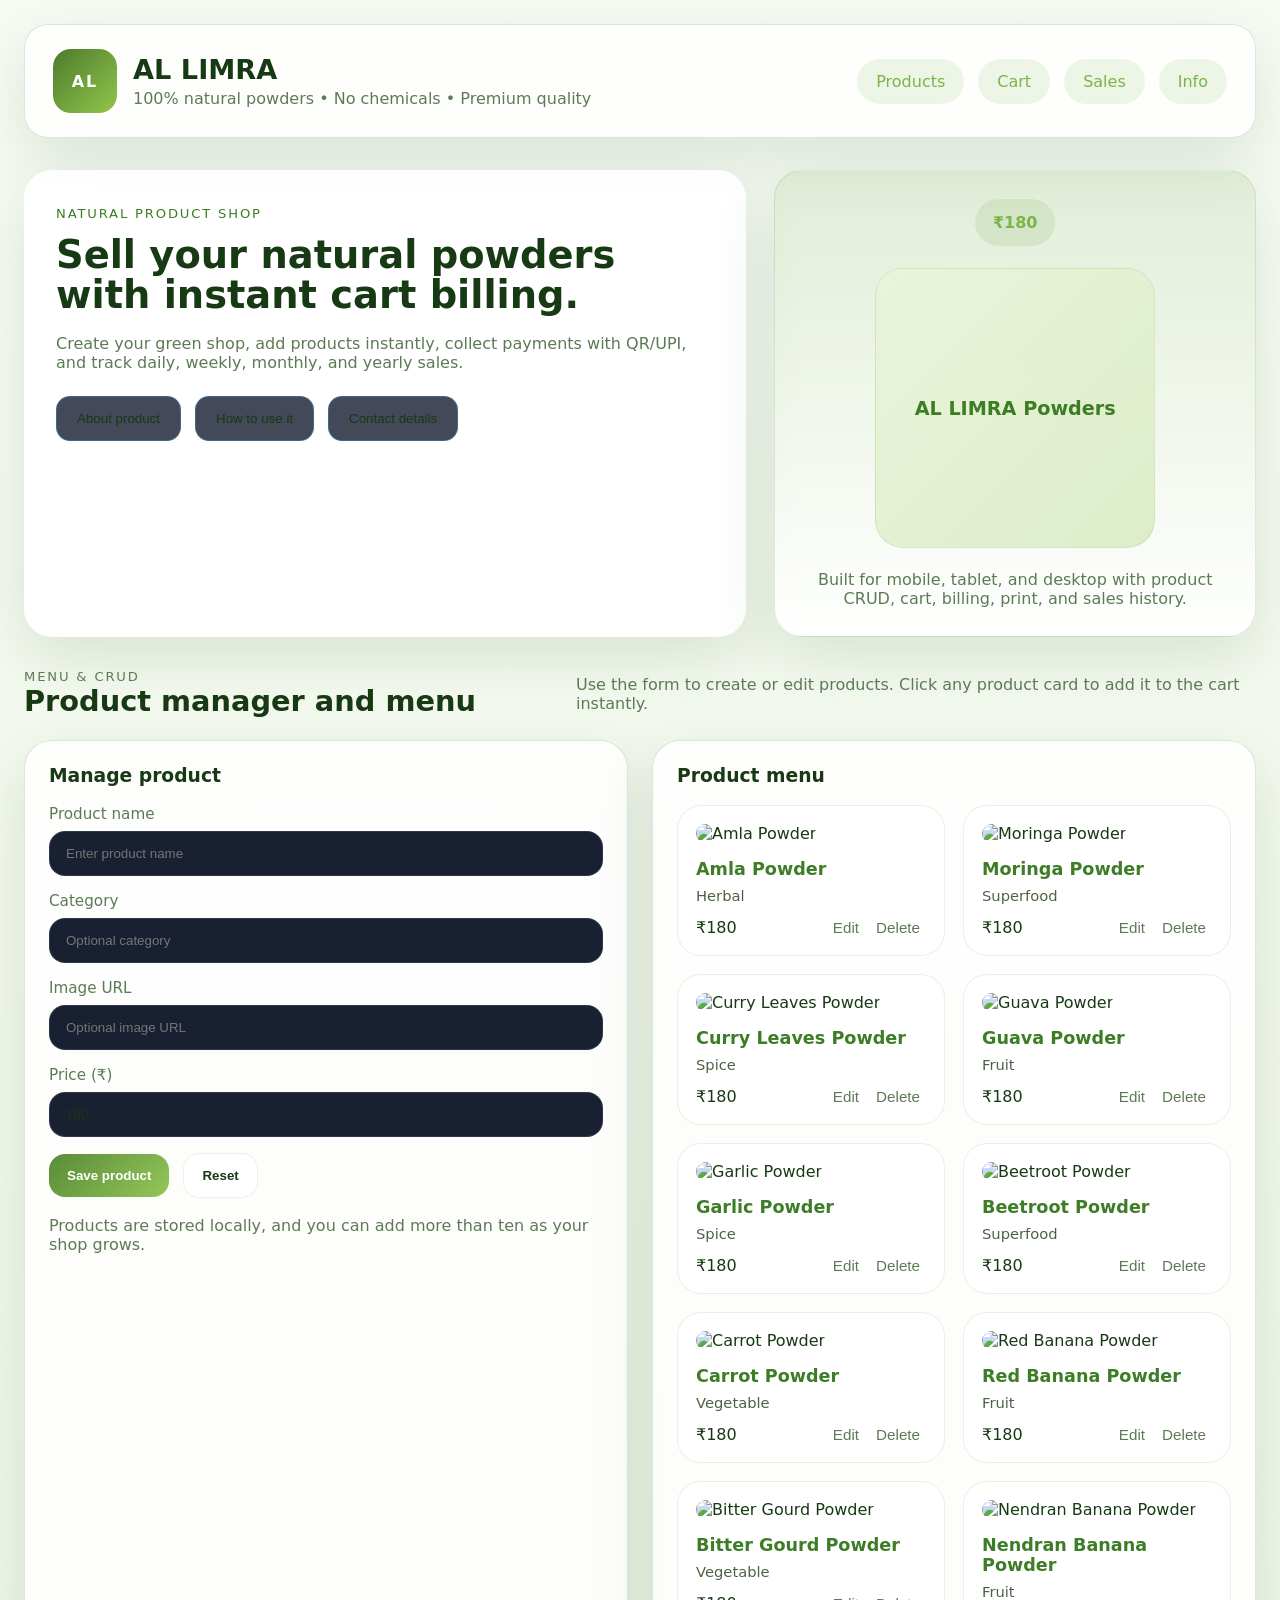
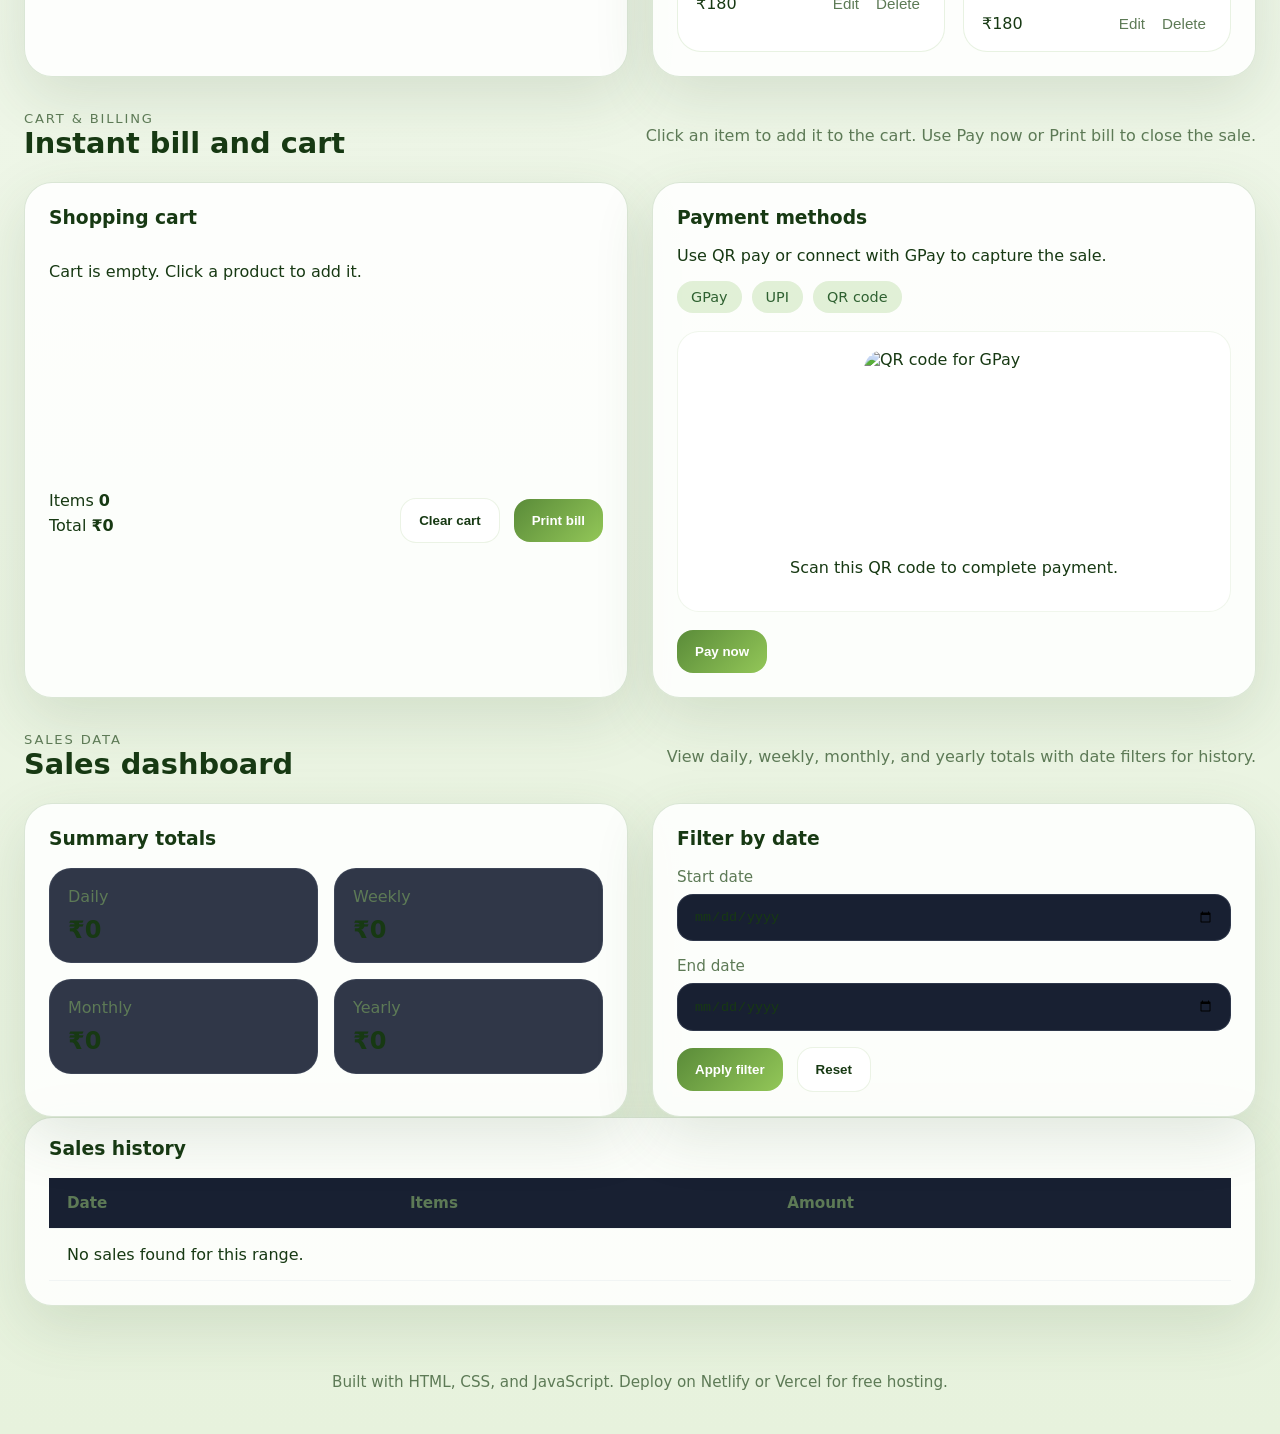
==== index.html @ b31bf7da "Final Commit" ====
<!DOCTYPE html>
<html lang="en">
<head>
  <meta charset="UTF-8" />
  <meta name="viewport" content="width=device-width, initial-scale=1.0" />
  <title>AL LIMRA Natural Powders</title>
  <link rel="stylesheet" href="styles.css" />
</head>
<body>
  <div class="page-shell">
    <header class="topbar">
      <div class="brand-panel">
        <div class="brand-mark">AL</div>
        <div>
          <h1>AL LIMRA</h1>
          <p>100% natural powders • No chemicals • Premium quality</p>
        </div>
      </div>
      <nav class="main-nav" aria-label="Main navigation">
        <a href="#products">Products</a>
        <a href="#cart">Cart</a>
        <a href="#sales">Sales</a>
        <a href="#info">Info</a>
      </nav>
    </header>

    <main>
      <section class="hero-section">
        <div class="hero-copy">
          <p class="eyebrow">Natural product shop</p>
          <h2>Sell your natural powders with instant cart billing.</h2>
          <p class="hero-text">Create your green shop, add products instantly, collect payments with QR/UPI, and track daily, weekly, monthly, and yearly sales.</p>
          <div class="hero-buttons">
            <button class="info-button" data-target="about">About product</button>
            <button class="info-button" data-target="use">How to use it</button>
            <button class="info-button" data-target="contact">Contact details</button>
          </div>
        </div>
        <div class="hero-panel">
          <div class="hero-badge">₹180</div>
          <div class="hero-image" aria-hidden="true">
            <span>AL LIMRA Powders</span>
          </div>
          <p class="hero-panel-text">Built for mobile, tablet, and desktop with product CRUD, cart, billing, print, and sales history.</p>
        </div>
      </section>

      <section id="products" class="section-panel">
        <div class="section-header">
          <div>
            <p class="eyebrow">Menu & CRUD</p>
            <h2>Product manager and menu</h2>
          </div>
          <p>Use the form to create or edit products. Click any product card to add it to the cart instantly.</p>
        </div>

        <div class="grid-two">
          <div class="panel card">
            <h3>Manage product</h3>
            <form id="product-form" class="product-form">
              <input type="hidden" id="product-id" />
              <label>
                Product name
                <input id="product-name" type="text" required placeholder="Enter product name" />
              </label>
              <label>
                Category
                <input id="product-category" type="text" placeholder="Optional category" />
              </label>
              <label>
                Image URL
                <input id="product-image" type="url" placeholder="Optional image URL" />
              </label>
              <label>
                Price (₹)
                <input id="product-price" type="number" min="1" value="180" required />
              </label>
              <div class="form-actions">
                <button type="submit" class="primary-button">Save product</button>
                <button type="button" id="reset-form" class="secondary-button">Reset</button>
              </div>
            </form>
            <p class="help-text">Products are stored locally, and you can add more than ten as your shop grows.</p>
          </div>

          <div class="panel card product-list-panel">
            <h3>Product menu</h3>
            <div id="product-list" class="product-grid"></div>
          </div>
        </div>
      </section>

      <section id="cart" class="section-panel">
        <div class="section-header">
          <div>
            <p class="eyebrow">Cart & Billing</p>
            <h2>Instant bill and cart</h2>
          </div>
          <p>Click an item to add it to the cart. Use Pay now or Print bill to close the sale.</p>
        </div>

        <div class="grid-two">
          <div class="panel card cart-panel">
            <h3>Shopping cart</h3>
            <div id="cart-items" class="cart-items"></div>
            <div class="cart-summary">
              <div>
                <p>Items <strong id="cart-count">0</strong></p>
                <p>Total <strong>₹<span id="cart-total">0</span></strong></p>
              </div>
              <div class="cart-buttons">
                <button id="clear-cart" class="secondary-button">Clear cart</button>
                <button id="print-bill" class="primary-button">Print bill</button>
              </div>
            </div>
          </div>

          <div class="panel card payment-panel">
            <h3>Payment methods</h3>
            <p>Use QR pay or connect with GPay to capture the sale.</p>
            <div class="payment-tags">
              <span>GPay</span>
              <span>UPI</span>
              <span>QR code</span>
            </div>
            <div class="qr-box">
              <img src="https://api.qrserver.com/v1/create-qr-code/?size=220x220&data=upi%3Aexample%40okaxis" alt="QR code for GPay" />
              <p>Scan this QR code to complete payment.</p>
            </div>
            <button id="pay-now" class="primary-button">Pay now</button>
          </div>
        </div>
      </section>

      <section id="sales" class="section-panel">
        <div class="section-header">
          <div>
            <p class="eyebrow">Sales Data</p>
            <h2>Sales dashboard</h2>
          </div>
          <p>View daily, weekly, monthly, and yearly totals with date filters for history.</p>
        </div>

        <div class="sales-grid">
          <div class="panel stats-card">
            <h3>Summary totals</h3>
            <div class="stats-grid">
              <div class="stat-item"><span>Daily</span><strong id="sales-daily">₹0</strong></div>
              <div class="stat-item"><span>Weekly</span><strong id="sales-weekly">₹0</strong></div>
              <div class="stat-item"><span>Monthly</span><strong id="sales-monthly">₹0</strong></div>
              <div class="stat-item"><span>Yearly</span><strong id="sales-yearly">₹0</strong></div>
            </div>
          </div>

          <div class="panel filter-card">
            <h3>Filter by date</h3>
            <label>
              Start date
              <input id="filter-start" type="date" />
            </label>
            <label>
              End date
              <input id="filter-end" type="date" />
            </label>
            <div class="filter-buttons">
              <button id="apply-filter" class="primary-button">Apply filter</button>
              <button id="reset-filter" class="secondary-button">Reset</button>
            </div>
          </div>
        </div>

        <div class="panel history-card">
          <h3>Sales history</h3>
          <div class="table-wrap">
            <table>
              <thead>
                <tr><th>Date</th><th>Items</th><th>Amount</th></tr>
              </thead>
              <tbody id="sales-table">
                <tr><td colspan="3">No sales yet. Add items and click Pay now.</td></tr>
              </tbody>
            </table>
          </div>
        </div>
      </section>

      <section id="info" class="section-panel info-section hidden">
        <div class="panel info-card">
          <h3 id="info-title">Info</h3>
          <p id="info-text"></p>
        </div>
      </section>
    </main>

    <footer class="footer">
      <p>Built with HTML, CSS, and JavaScript. Deploy on Netlify or Vercel for free hosting.</p>
    </footer>
  </div>
  <script src="script.js"></script>
</body>
</html>
---- styles.css ----
:root {
  color-scheme: light;
  --bg: #eef6ec;
  --panel: rgba(255, 255, 255, 0.85);
  --panel-strong: rgba(245, 251, 242, 0.98);
  --text: #173913;
  --muted: #5d7a56;
  --accent: #3d7d26;
  --accent-strong: #79b548;
  --danger: #c65044;
  --success: #2f8f3c;
  --border: rgba(62, 122, 42, 0.18);
  --shadow: 0 20px 60px rgba(59, 93, 50, 0.14);
}

* {
  box-sizing: border-box;
}

html, body {
  margin: 0;
  min-height: 100%;
  font-family: Inter, system-ui, sans-serif;
  background: linear-gradient(180deg, #f7fbf4 0%, #e7f2dd 100%);
  color: var(--text);
}

body {
  padding: 24px;
}

.page-shell {
  max-width: 1280px;
  margin: 0 auto;
}

.topbar {
  display: flex;
  flex-wrap: wrap;
  gap: 24px;
  justify-content: space-between;
  align-items: center;
  padding: 24px 28px;
  border: 1px solid rgba(62, 122, 42, 0.18);
  border-radius: 24px;
  background: rgba(255, 255, 255, 0.82);
  box-shadow: var(--shadow);
}

.brand-panel {
  display: flex;
  align-items: center;
  gap: 16px;
}

.brand-mark {
  width: 64px;
  height: 64px;
  border-radius: 18px;
  display: grid;
  place-items: center;
  background: linear-gradient(135deg, #4d7b2d, #92c64a);
  color: #fff;
  font-weight: 800;
  letter-spacing: 0.12em;
}

.topbar h1 {
  margin: 0 0 4px;
  font-size: clamp(1.7rem, 2vw, 2.4rem);
}

.topbar p {
  margin: 0;
  color: var(--muted);
}

.main-nav {
  display: flex;
  flex-wrap: wrap;
  gap: 14px;
}

.main-nav a {
  padding: 12px 18px;
  border-radius: 999px;
  text-decoration: none;
  color: var(--accent-strong);
  background: rgba(130, 181, 96, 0.14);
  border: 1px solid transparent;
  transition: border-color 0.2s ease, transform 0.2s ease;
}

.main-nav a:hover {
  transform: translateY(-1px);
  border-color: rgba(62, 122, 42, 0.45);
}

.hero-section {
  display: grid;
  grid-template-columns: 1.2fr 0.8fr;
  gap: 28px;
  align-items: stretch;
  margin: 32px 0;
}

.hero-copy {
  padding: 36px 32px;
  border-radius: 28px;
  background: rgba(255, 255, 255, 0.95);
  box-shadow: var(--shadow);
}

.eyebrow {
  margin: 0 0 14px;
  color: var(--accent);
  text-transform: uppercase;
  letter-spacing: 0.14em;
  font-size: 0.82rem;
}

.hero-copy h2 {
  margin: 0 0 18px;
  font-size: clamp(2rem, 3vw, 3rem);
  line-height: 1.05;
}

.hero-text {
  margin: 0 0 24px;
  color: var(--muted);
  max-width: 680px;
}

.hero-buttons {
  display: flex;
  flex-wrap: wrap;
  gap: 14px;
}

.info-button {
  padding: 14px 20px;
  border: 1px solid rgba(56, 189, 248, 0.28);
  background: rgba(15, 23, 42, 0.78);
  color: var(--text);
  border-radius: 14px;
  cursor: pointer;
  transition: transform 0.2s ease, background 0.2s ease;
}

.info-button:hover {
  background: rgba(56, 189, 248, 0.16);
  transform: translateY(-1px);
}

.hero-panel {
  padding: 28px;
  border-radius: 28px;
  background: linear-gradient(180deg, rgba(136, 182, 97, 0.18), rgba(255, 255, 255, 0.96));
  border: 1px solid rgba(130, 181, 96, 0.24);
  display: grid;
  gap: 22px;
  justify-items: center;
  text-align: center;
  box-shadow: var(--shadow);
}

.hero-badge {
  padding: 14px 18px;
  border-radius: 999px;
  background: rgba(124, 167, 93, 0.16);
  color: var(--accent-strong);
  font-weight: 700;
}

.hero-image {
  width: min(100%, 280px);
  height: 280px;
  display: grid;
  place-items: center;
  background: linear-gradient(135deg, rgba(233, 244, 218, 0.95), rgba(219, 236, 198, 0.95));
  border-radius: 28px;
  border: 1px solid rgba(130, 181, 96, 0.18);
  color: var(--accent);
  font-size: 1.2rem;
  font-weight: 700;
}

.hero-panel-text {
  margin: 0;
  color: var(--muted);
}

.section-panel {
  margin-bottom: 34px;
}

.section-header {
  display: flex;
  justify-content: space-between;
  gap: 20px;
  align-items: center;
  margin-bottom: 22px;
}

.section-header h2 {
  margin: 0;
  font-size: 1.8rem;
}

.section-header p {
  margin: 0;
  color: var(--muted);
  max-width: 680px;
}

.grid-two,
.sales-grid {
  display: grid;
  grid-template-columns: repeat(2, minmax(0, 1fr));
  gap: 24px;
}

.panel {
  background: var(--panel);
  border: 1px solid var(--border);
  border-radius: 28px;
  padding: 24px;
  box-shadow: var(--shadow);
}

.card h3,
.stats-card h3,
.filter-card h3,
.history-card h3 {
  margin-top: 0;
}

.product-form label,
.filter-card label {
  display: block;
  margin-bottom: 16px;
  color: var(--muted);
  font-size: 0.95rem;
}

.product-form input,
.filter-card input {
  width: 100%;
  margin-top: 8px;
  padding: 14px 16px;
  border-radius: 16px;
  border: 1px solid rgba(148, 163, 184, 0.18);
  background: rgba(15, 23, 42, 0.96);
  color: var(--text);
}

.product-form input:focus,
.filter-card input:focus {
  outline: none;
  border-color: rgba(56, 189, 248, 0.45);
}

.form-actions,
.filter-buttons,
.cart-buttons {
  display: flex;
  flex-wrap: wrap;
  gap: 14px;
  align-items: center;
  margin-top: 10px;
}

.primary-button,
.secondary-button {
  border: none;
  cursor: pointer;
  border-radius: 16px;
  padding: 14px 18px;
  font-weight: 700;
}

.primary-button {
  background: linear-gradient(135deg, #5a8b39, #93c758);
  color: #fff;
}

.secondary-button {
  background: rgba(255, 255, 255, 0.86);
  color: var(--text);
  border: 1px solid rgba(130, 181, 96, 0.16);
}

.help-text {
  margin: 18px 0 0;
  color: var(--muted);
}

.product-list-panel {
  min-height: 520px;
}

.product-grid {
  display: grid;
  grid-template-columns: repeat(auto-fit, minmax(180px, 1fr));
  gap: 18px;
}

.product-card {
  position: relative;
  padding: 18px;
  background: rgba(255, 255, 255, 0.9);
  border: 1px solid rgba(130, 181, 96, 0.18);
  border-radius: 24px;
  cursor: pointer;
  transition: transform 0.2s ease, border-color 0.2s ease;
}

.product-card:hover {
  transform: translateY(-3px);
  border-color: rgba(130, 181, 96, 0.45);
}

.product-card img {
  width: 100%;
  height: 160px;
  object-fit: cover;
  border-radius: 18px;
  margin-bottom: 16px;
}

.product-card h4 {
  margin: 0 0 8px;
  font-size: 1.1rem;
  color: var(--accent);
}

.product-card p {
  margin: 0;
  color: #4d6244;
  font-size: 0.92rem;
}

.product-card .product-meta {
  display: flex;
  justify-content: space-between;
  align-items: center;
  margin-top: 14px;
}

.product-card .product-meta button {
  border: none;
  background: transparent;
  color: var(--muted);
  cursor: pointer;
  font-size: 0.95rem;
}

.cart-items {
  min-height: 220px;
  display: grid;
  gap: 14px;
}

.cart-item {
  display: grid;
  grid-template-columns: 1fr auto;
  gap: 12px;
  align-items: center;
  padding: 16px;
  border-radius: 20px;
  background: rgba(255, 255, 255, 0.92);
  border: 1px solid rgba(130, 181, 96, 0.14);
}

.cart-item h4 {
  margin: 0 0 4px;
  font-size: 1rem;
}

.cart-item span {
  color: var(--muted);
  font-size: 0.92rem;
}

.cart-item button {
  border: none;
  background: transparent;
  color: var(--danger);
  cursor: pointer;
  font-weight: 700;
}

.cart-summary {
  margin-top: 22px;
  display: flex;
  flex-wrap: wrap;
  justify-content: space-between;
  gap: 16px;
  align-items: center;
}

.cart-summary p {
  margin: 0 0 6px;
}

.payment-panel .payment-tags {
  display: flex;
  flex-wrap: wrap;
  gap: 10px;
  margin-bottom: 18px;
}

.payment-tags span {
  padding: 8px 14px;
  border-radius: 999px;
  background: rgba(141, 193, 105, 0.25);
  color: #2f6131;
  font-size: 0.9rem;
}

.qr-box {
  display: grid;
  place-items: center;
  gap: 12px;
  padding: 18px;
  border-radius: 22px;
  background: rgba(255, 255, 255, 0.9);
  border: 1px solid rgba(130, 181, 96, 0.12);
  margin-bottom: 18px;
}

.qr-box img {
  width: 180px;
  height: 180px;
  border-radius: 20px;
}

.stats-card .stats-grid {
  display: grid;
  grid-template-columns: repeat(2, minmax(0, 1fr));
  gap: 16px;
}

.stat-item {
  padding: 18px;
  border-radius: 22px;
  background: rgba(15, 23, 42, 0.86);
  border: 1px solid rgba(148, 163, 184, 0.12);
}

.stat-item span {
  display: block;
  color: var(--muted);
  margin-bottom: 10px;
}

.stat-item strong {
  display: block;
  font-size: 1.5rem;
}

.table-wrap {
  overflow-x: auto;
}

table {
  width: 100%;
  border-collapse: collapse;
  min-width: 520px;
}

thead {
  background: rgba(15, 23, 42, 0.96);
}

th, td {
  padding: 16px 18px;
  text-align: left;
  border-bottom: 1px solid rgba(148, 163, 184, 0.1);
}

th {
  color: var(--muted);
  font-size: 0.95rem;
}

tbody tr:hover {
  background: rgba(56, 189, 248, 0.06);
}

.history-card {
  padding-top: 20px;
}

.info-section {
  padding-top: 0;
}

.info-card {
  max-width: 760px;
  margin: 0 auto;
}

.info-card h3 {
  margin-top: 0;
}

.info-card p {
  color: var(--muted);
  line-height: 1.8;
}

.footer {
  padding: 18px 0 4px;
  text-align: center;
  color: var(--muted);
  font-size: 0.95rem;
}

.hidden {
  display: none;
}

@media (max-width: 960px) {
  .hero-section,
  .grid-two,
  .sales-grid {
    grid-template-columns: 1fr;
  }

  .topbar {
    padding: 20px;
  }
}

@media (max-width: 640px) {
  body {
    padding: 16px;
  }

  .topbar,
  .panel,
  .hero-copy,
  .hero-panel {
    border-radius: 20px;
  }

  .main-nav {
    width: 100%;
    justify-content: space-between;
  }

  .product-card {
    padding: 16px;
  }

  .product-card img {
    height: 140px;
  }
}

@media print {
  body {
    background: #fff;
    color: #111;
  }

  .topbar,
  .main-nav,
  .hero-section,
  .product-form,
  .payment-panel,
  .filter-card,
  .info-section,
  .footer {
    display: none !important;
  }

  .page-shell {
    margin: 0;
    padding: 0;
    max-width: none;
  }

  .panel {
    border: none;
    box-shadow: none;
    background: transparent;
  }
}
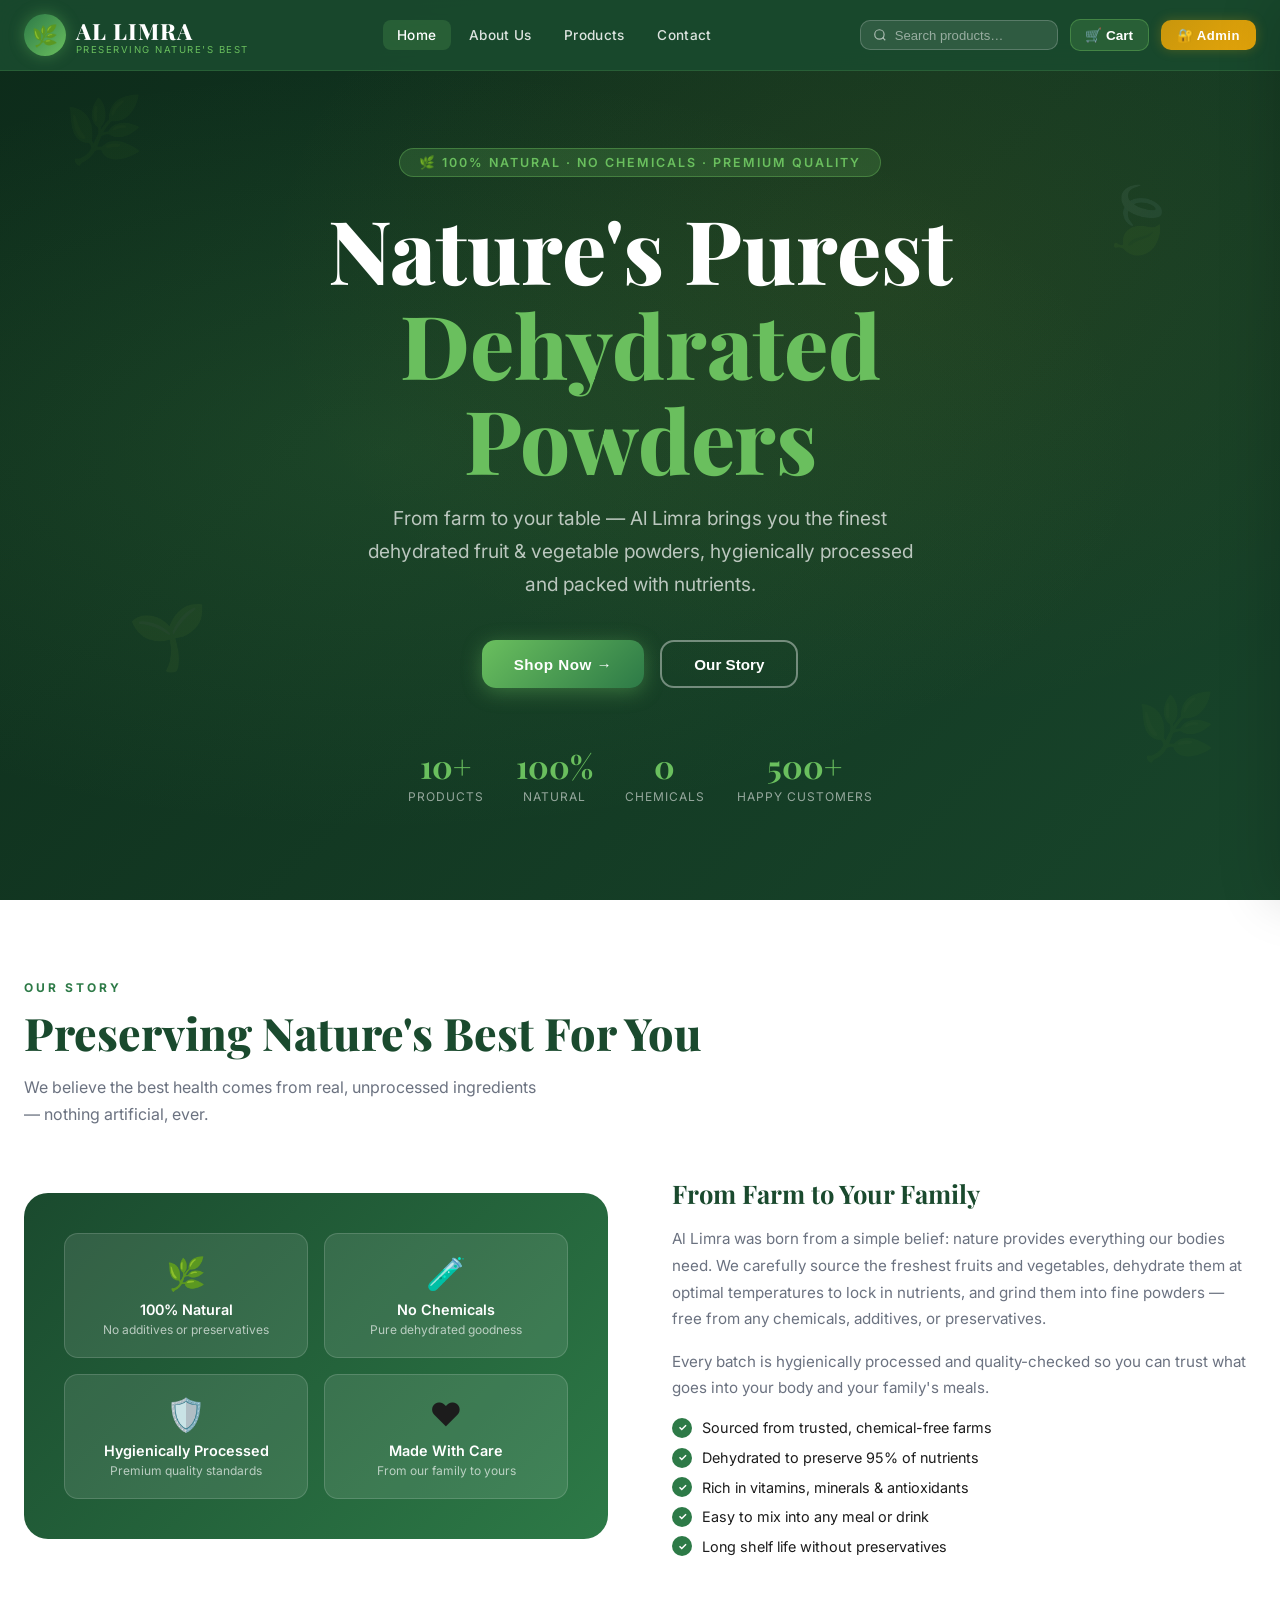
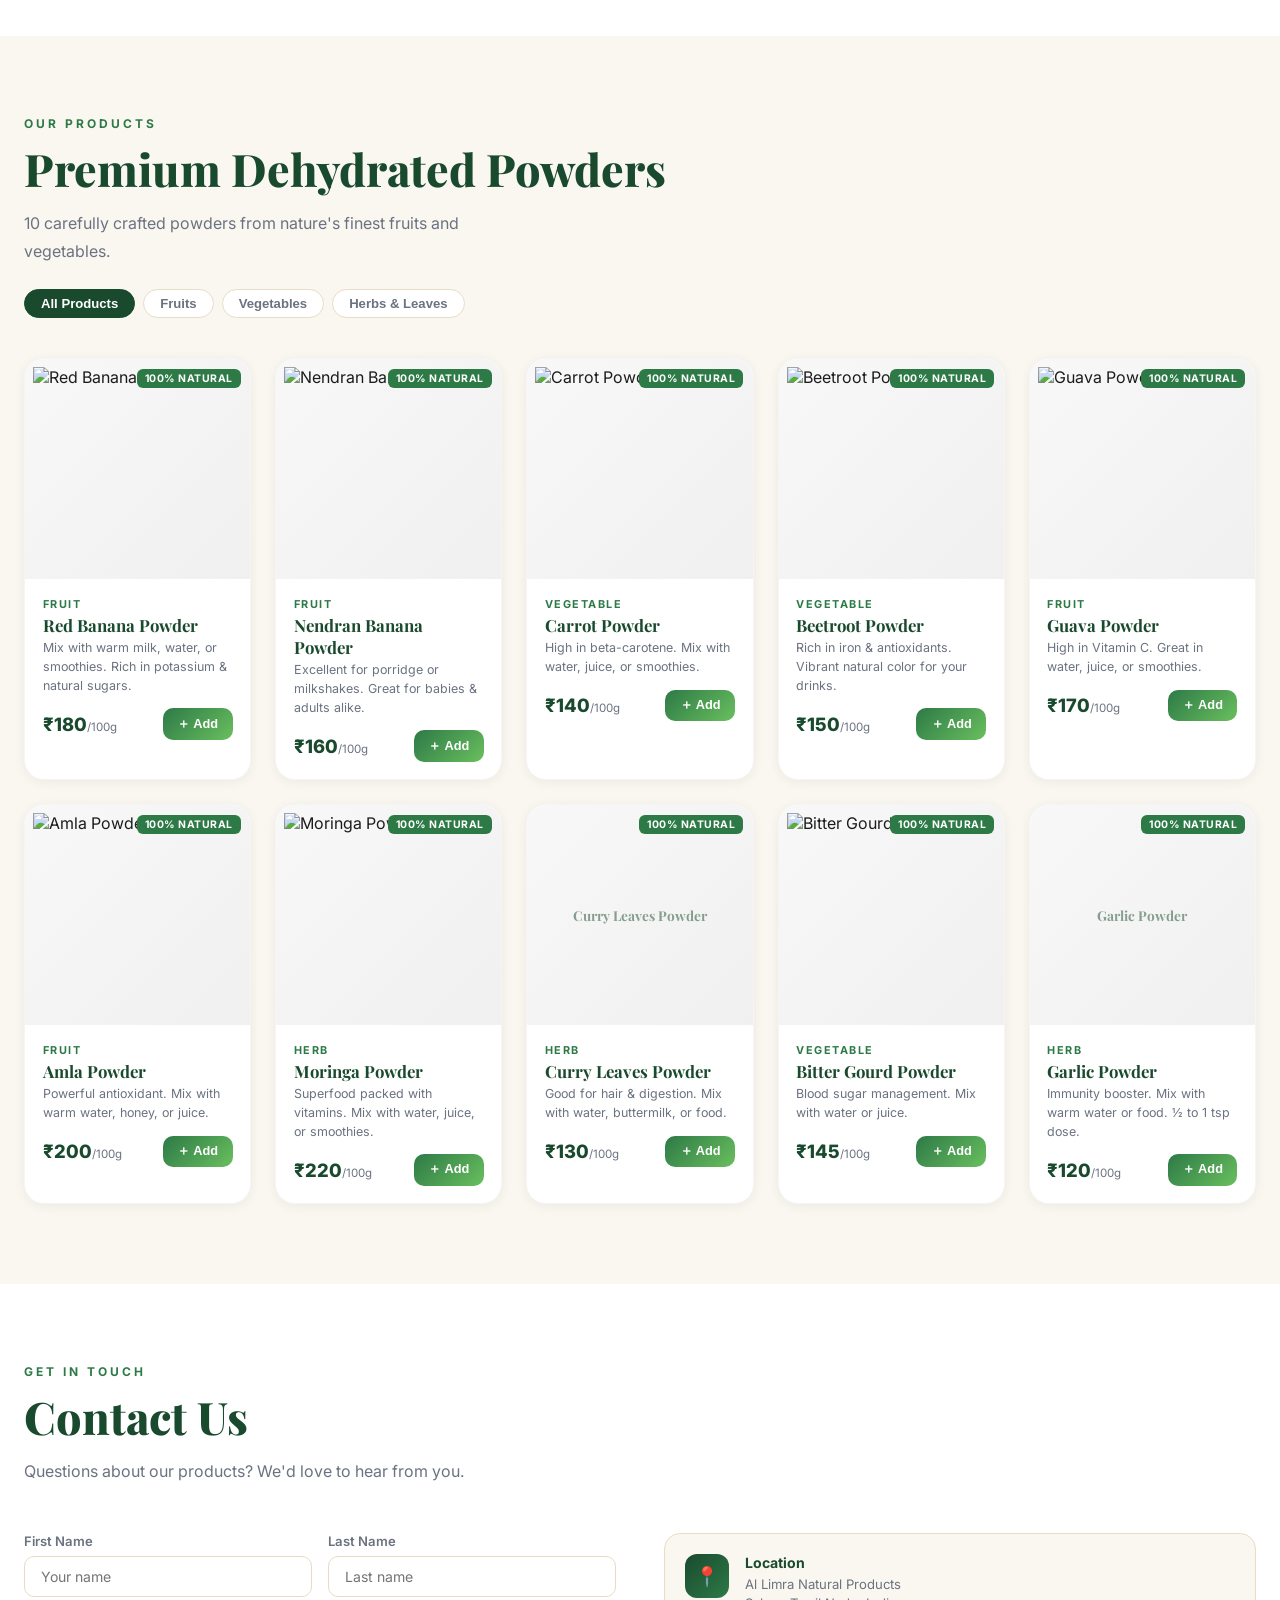
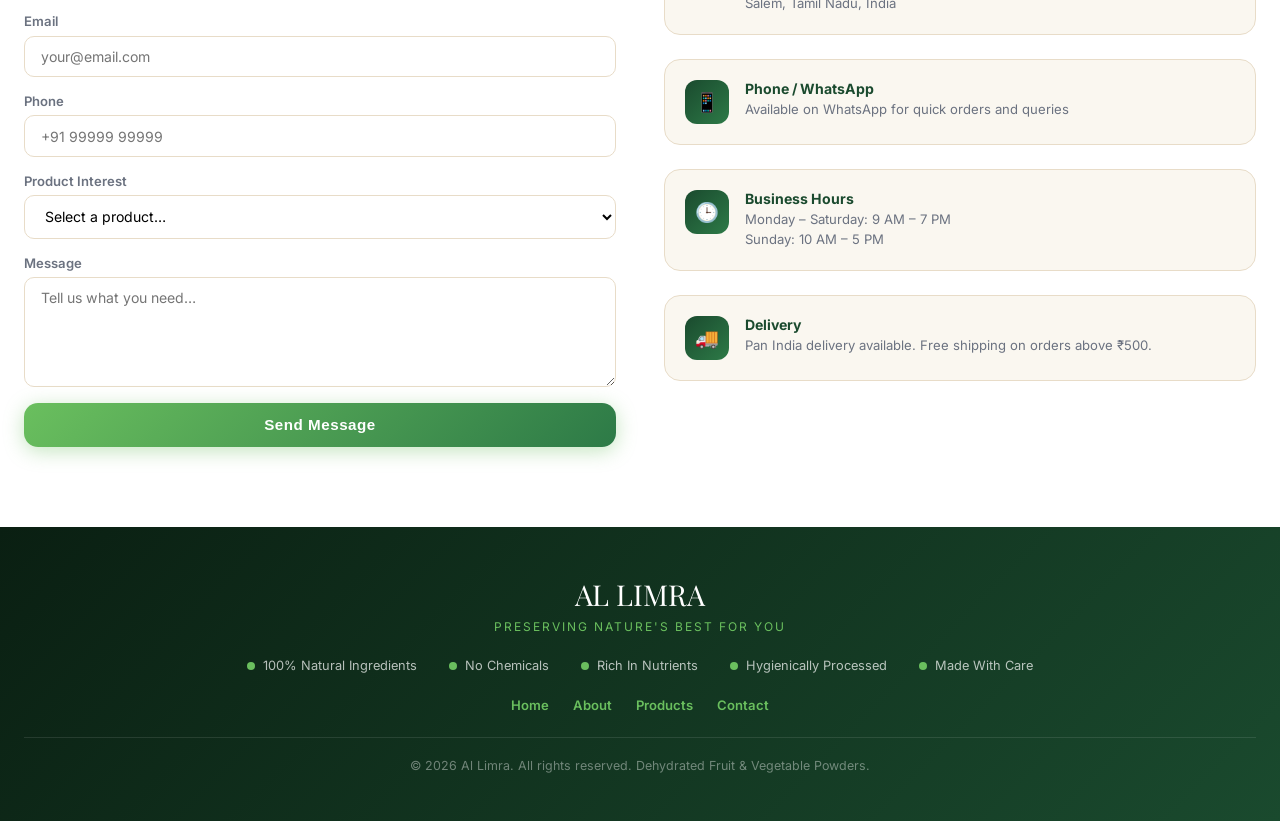
==== commit 7f22ff95: "Update print statement from 'Hello' to 'Goodbye'" ====
--- a/index.html
+++ b/index.html
@@ -1,201 +1,1328 @@
 <!DOCTYPE html>
 <html lang="en">
 <head>
-  <meta charset="UTF-8" />
-  <meta name="viewport" content="width=device-width, initial-scale=1.0" />
-  <title>AL LIMRA Natural Powders</title>
-  <link rel="stylesheet" href="styles.css" />
+<meta charset="UTF-8"/>
+<meta name="viewport" content="width=device-width, initial-scale=1.0"/>
+<title>Al Limra – Preserving Nature's Best For You</title>
+<script src="https://cdnjs.cloudflare.com/ajax/libs/Chart.js/4.4.0/chart.umd.min.js"></script>
+<link href="https://fonts.googleapis.com/css2?family=Playfair+Display:wght@700;800&family=Inter:wght@300;400;500;600;700&display=swap" rel="stylesheet"/>
+<style>
+  :root {
+    --forest: #1a4a2e;
+    --leaf: #2d7a47;
+    --lime: #6abf5e;
+    --gold: #c8960c;
+    --cream: #faf7f0;
+    --bark: #7a5c3a;
+    --rose: #c0392b;
+    --sand: #e8dcc8;
+    --text: #1c1c1c;
+    --muted: #6b7280;
+  }
+  * { box-sizing: border-box; margin: 0; padding: 0; }
+  html { scroll-behavior: smooth; }
+  body { font-family: 'Inter', sans-serif; background: var(--cream); color: var(--text); overflow-x: hidden; }
+  
+  /* ── ANIMATIONS ── */
+  @keyframes fadeUp { from { opacity:0; transform:translateY(30px); } to { opacity:1; transform:translateY(0); } }
+  @keyframes shake { 0%,100%{transform:translateX(0)} 20%,60%{transform:translateX(-8px)} 40%,80%{transform:translateX(8px)} }
+  @keyframes pulse { 0%,100%{transform:scale(1)} 50%{transform:scale(1.2)} }
+  @keyframes flyDot { 0%{opacity:1;transform:translate(0,0) scale(1)} 100%{opacity:0;transform:translate(-120px,-80px) scale(0.3)} }
+  @keyframes slideIn { from{transform:translateX(100%)} to{transform:translateX(0)} }
+  @keyframes fadeIn { from{opacity:0} to{opacity:1} }
+  @keyframes spin { to{transform:rotate(360deg)} }
+  @keyframes badgePop { 0%,100%{transform:scale(1)} 50%{transform:scale(1.4)} }
+  @keyframes heroText { from{opacity:0;transform:translateY(20px)} to{opacity:1;transform:translateY(0)} }
+  @keyframes float { 0%,100%{transform:translateY(0)} 50%{transform:translateY(-8px)} }
+  @keyframes gradientShift { 0%{background-position:0% 50%} 50%{background-position:100% 50%} 100%{background-position:0% 50%} }
+
+  .fade-up { opacity:0; animation: fadeUp 0.6s ease forwards; }
+  .shake { animation: shake 0.5s ease; }
+  .float-anim { animation: float 3s ease-in-out infinite; }
+  
+  /* ── HEADER ── */
+  #header {
+    position: fixed; top: 0; left: 0; right: 0; z-index: 1000;
+    background: rgba(26,74,46,0.92);
+    backdrop-filter: blur(16px);
+    -webkit-backdrop-filter: blur(16px);
+    border-bottom: 1px solid rgba(107,191,94,0.2);
+    transition: all 0.3s ease;
+  }
+  #header.scrolled { background: rgba(26,74,46,0.98); box-shadow: 0 4px 30px rgba(0,0,0,0.3); }
+  .header-inner { max-width:1400px; margin:0 auto; padding:0 1.5rem; display:flex; align-items:center; justify-content:space-between; height:70px; gap:1rem; }
+  .logo { display:flex; align-items:center; gap:0.6rem; text-decoration:none; }
+  .logo-icon { width:42px; height:42px; background: linear-gradient(135deg, var(--leaf), var(--lime)); border-radius:50%; display:flex; align-items:center; justify-content:center; font-size:1.3rem; box-shadow:0 0 15px rgba(107,191,94,0.4); }
+  .logo-text { font-family:'Playfair Display',serif; font-size:1.4rem; color:#fff; font-weight:800; letter-spacing:1px; }
+  .logo-sub { font-size:0.6rem; color:var(--lime); letter-spacing:1.5px; text-transform:uppercase; margin-top:-2px; }
+  
+  nav { display:flex; gap:0.25rem; }
+  nav a { color:rgba(255,255,255,0.85); text-decoration:none; padding:0.45rem 0.9rem; border-radius:8px; font-size:0.85rem; font-weight:500; transition:all 0.2s; letter-spacing:0.3px; }
+  nav a:hover, nav a.active { background:rgba(107,191,94,0.2); color:#fff; }
+  
+  .header-right { display:flex; align-items:center; gap:0.75rem; }
+  .search-box { display:flex; align-items:center; background:rgba(255,255,255,0.1); border:1px solid rgba(255,255,255,0.2); border-radius:10px; padding:0.4rem 0.75rem; gap:0.5rem; transition:all 0.3s; }
+  .search-box:focus-within { background:rgba(255,255,255,0.18); border-color:var(--lime); box-shadow:0 0 0 3px rgba(107,191,94,0.15); }
+  .search-box input { background:none; border:none; outline:none; color:#fff; font-size:0.82rem; width:150px; }
+  .search-box input::placeholder { color:rgba(255,255,255,0.5); }
+  .search-box svg { color:rgba(255,255,255,0.6); flex-shrink:0; }
+  
+  .cart-btn { position:relative; background:rgba(107,191,94,0.2); border:1px solid rgba(107,191,94,0.4); color:#fff; border-radius:10px; padding:0.45rem 0.9rem; cursor:pointer; display:flex; align-items:center; gap:0.5rem; font-size:0.85rem; font-weight:600; transition:all 0.25s; }
+  .cart-btn:hover { background:rgba(107,191,94,0.35); transform:scale(1.05); }
+  .cart-badge { position:absolute; top:-6px; right:-6px; background:var(--rose); color:#fff; border-radius:50%; width:20px; height:20px; font-size:0.65rem; display:flex; align-items:center; justify-content:center; font-weight:700; animation:badgePop 0.3s ease; }
+  
+  .admin-btn { background: linear-gradient(135deg, var(--gold), #e5a50a); color:#fff; border:none; border-radius:10px; padding:0.45rem 1rem; cursor:pointer; font-size:0.82rem; font-weight:700; display:flex; align-items:center; gap:0.4rem; transition:all 0.25s; box-shadow:0 0 12px rgba(200,150,12,0.3); letter-spacing:0.5px; }
+  .admin-btn:hover { transform:scale(1.05); box-shadow:0 0 20px rgba(200,150,12,0.5); }
+
+  /* ── HERO ── */
+  #hero {
+    min-height:100vh;
+    background: linear-gradient(135deg, #0d2b1a 0%, #1a4a2e 40%, #2d7a47 70%, #1a4a2e 100%);
+    background-size:300% 300%;
+    animation: gradientShift 8s ease infinite;
+    display:flex; align-items:center; justify-content:center; text-align:center;
+    padding: 100px 1.5rem 3rem;
+    position:relative; overflow:hidden;
+  }
+  #hero::before {
+    content:'';
+    position:absolute; inset:0;
+    background: radial-gradient(ellipse at 30% 50%, rgba(107,191,94,0.12) 0%, transparent 60%),
+                radial-gradient(ellipse at 70% 30%, rgba(200,150,12,0.08) 0%, transparent 50%);
+  }
+  .hero-leaf { position:absolute; font-size:4rem; opacity:0.06; animation:float 4s ease-in-out infinite; }
+  .hero-content { position:relative; z-index:2; max-width:800px; }
+  .hero-badge { display:inline-block; background:rgba(107,191,94,0.2); border:1px solid rgba(107,191,94,0.4); color:var(--lime); padding:0.4rem 1.2rem; border-radius:50px; font-size:0.78rem; font-weight:600; letter-spacing:2px; text-transform:uppercase; margin-bottom:1.5rem; animation: heroText 1s ease both; }
+  .hero-title { font-family:'Playfair Display',serif; font-size:clamp(2.8rem,7vw,5.5rem); color:#fff; line-height:1.08; font-weight:800; margin-bottom:1rem; animation: heroText 1s 0.2s ease both; }
+  .hero-title span { color:var(--lime); }
+  .hero-sub { color:rgba(255,255,255,0.7); font-size:clamp(1rem,2vw,1.2rem); max-width:550px; margin:0 auto 2.5rem; line-height:1.7; animation: heroText 1s 0.4s ease both; }
+  .hero-actions { display:flex; gap:1rem; justify-content:center; flex-wrap:wrap; animation: heroText 1s 0.6s ease both; }
+  .btn-primary { background: linear-gradient(135deg, var(--lime), var(--leaf)); color:#fff; border:none; border-radius:14px; padding:0.85rem 2rem; font-size:0.95rem; font-weight:700; cursor:pointer; transition:all 0.3s; box-shadow:0 4px 20px rgba(107,191,94,0.4); letter-spacing:0.5px; }
+  .btn-primary:hover { transform:translateY(-3px) scale(1.03); box-shadow:0 8px 30px rgba(107,191,94,0.5); }
+  .btn-outline { background:transparent; color:#fff; border:2px solid rgba(255,255,255,0.4); border-radius:14px; padding:0.85rem 2rem; font-size:0.95rem; font-weight:600; cursor:pointer; transition:all 0.3s; }
+  .btn-outline:hover { background:rgba(255,255,255,0.1); border-color:#fff; transform:translateY(-2px); }
+  .hero-stats { display:flex; gap:2rem; justify-content:center; margin-top:3.5rem; flex-wrap:wrap; animation: heroText 1s 0.8s ease both; }
+  .stat { text-align:center; }
+  .stat-num { font-family:'Playfair Display',serif; font-size:2rem; color:var(--lime); font-weight:700; }
+  .stat-label { font-size:0.75rem; color:rgba(255,255,255,0.55); letter-spacing:1px; text-transform:uppercase; margin-top:2px; }
+  
+  /* ── SECTIONS ── */
+  section { padding:5rem 1.5rem; }
+  .section-inner { max-width:1300px; margin:0 auto; }
+  .section-tag { font-size:0.75rem; color:var(--leaf); font-weight:700; letter-spacing:3px; text-transform:uppercase; margin-bottom:0.5rem; }
+  .section-title { font-family:'Playfair Display',serif; font-size:clamp(1.8rem,4vw,2.8rem); color:var(--forest); font-weight:800; margin-bottom:0.75rem; }
+  .section-desc { color:var(--muted); max-width:520px; line-height:1.7; }
+
+  /* ── ABOUT ── */
+  #about { background:#fff; }
+  .about-grid { display:grid; grid-template-columns:1fr 1fr; gap:4rem; align-items:center; margin-top:3rem; }
+  .about-visual { background: linear-gradient(135deg, var(--forest), var(--leaf)); border-radius:24px; padding:2.5rem; display:grid; grid-template-columns:1fr 1fr; gap:1rem; }
+  .about-card { background:rgba(255,255,255,0.1); border:1px solid rgba(255,255,255,0.15); border-radius:14px; padding:1.25rem; text-align:center; }
+  .about-card .icon { font-size:2rem; margin-bottom:0.5rem; }
+  .about-card h4 { color:#fff; font-size:0.9rem; font-weight:600; }
+  .about-card p { color:rgba(255,255,255,0.65); font-size:0.75rem; margin-top:0.25rem; }
+  .about-text h3 { font-family:'Playfair Display',serif; font-size:1.6rem; color:var(--forest); margin-bottom:1rem; }
+  .about-text p { color:var(--muted); line-height:1.75; margin-bottom:1rem; font-size:0.95rem; }
+  .features-list { list-style:none; display:flex; flex-direction:column; gap:0.6rem; }
+  .features-list li { display:flex; align-items:center; gap:0.6rem; font-size:0.9rem; color:var(--text); }
+  .features-list li::before { content:'✓'; background:var(--leaf); color:#fff; width:20px; height:20px; border-radius:50%; display:flex; align-items:center; justify-content:center; font-size:0.65rem; font-weight:700; flex-shrink:0; }
+
+  /* ── PRODUCTS ── */
+  #products { background:var(--cream); }
+  .filter-bar { display:flex; gap:0.5rem; flex-wrap:wrap; margin:1.5rem 0 2.5rem; }
+  .filter-btn { background:#fff; border:1.5px solid var(--sand); color:var(--muted); border-radius:50px; padding:0.4rem 1rem; font-size:0.82rem; font-weight:600; cursor:pointer; transition:all 0.2s; }
+  .filter-btn:hover, .filter-btn.active { background:var(--forest); color:#fff; border-color:var(--forest); }
+  
+  .products-grid { display:grid; grid-template-columns:repeat(auto-fill,minmax(220px,1fr)); gap:1.5rem; }
+  .product-card {
+    background:#fff; border-radius:20px; overflow:hidden;
+    box-shadow:0 2px 12px rgba(0,0,0,0.06);
+    transition:all 0.35s cubic-bezier(0.34,1.56,0.64,1);
+    cursor:pointer; position:relative;
+    border:1px solid rgba(0,0,0,0.04);
+    opacity:0; animation: fadeUp 0.6s ease forwards;
+  }
+  .product-card:hover { transform:translateY(-8px); box-shadow:0 20px 50px rgba(0,0,0,0.14); }
+  .product-img-wrap { height:220px; background: linear-gradient(135deg, #f8f8f8, #f0f0f0); display:flex; align-items:center; justify-content:center; position:relative; overflow:hidden; }
+  .product-img-wrap img { width:100%; height:100%; object-fit:contain; padding:0.5rem; transition:transform 0.4s ease; }
+  .product-card:hover .product-img-wrap img { transform:scale(1.05); }
+  .product-img-placeholder { font-family:'Playfair Display',serif; font-size:0.85rem; color:var(--forest); font-weight:700; text-align:center; padding:1rem; opacity:0.5; }
+  .product-badge { position:absolute; top:0.6rem; right:0.6rem; background:var(--leaf); color:#fff; font-size:0.65rem; font-weight:700; padding:0.2rem 0.5rem; border-radius:6px; letter-spacing:0.5px; text-transform:uppercase; }
+  .product-info { padding:1.1rem; }
+  .product-category { font-size:0.68rem; color:var(--leaf); font-weight:700; letter-spacing:1.5px; text-transform:uppercase; }
+  .product-name { font-family:'Playfair Display',serif; font-size:1.05rem; color:var(--forest); font-weight:700; margin:0.2rem 0; }
+  .product-desc { font-size:0.78rem; color:var(--muted); line-height:1.5; margin-bottom:0.8rem; }
+  .product-footer { display:flex; align-items:center; justify-content:space-between; }
+  .product-price { font-size:1.15rem; font-weight:800; color:var(--forest); }
+  .product-price span { font-size:0.72rem; color:var(--muted); font-weight:400; }
+  .add-btn { background: linear-gradient(135deg, var(--leaf), var(--lime)); color:#fff; border:none; border-radius:10px; padding:0.45rem 0.9rem; font-size:0.8rem; font-weight:700; cursor:pointer; transition:all 0.25s; display:flex; align-items:center; gap:0.3rem; }
+  .add-btn:hover { transform:scale(1.07); box-shadow:0 4px 14px rgba(45,122,71,0.4); }
+  .qty-ctrl { display:flex; align-items:center; gap:0.4rem; }
+  .qty-ctrl button { width:26px; height:26px; border-radius:7px; border:1.5px solid var(--sand); background:#fff; cursor:pointer; font-size:0.9rem; font-weight:700; color:var(--forest); transition:all 0.2s; display:flex; align-items:center; justify-content:center; }
+  .qty-ctrl button:hover { background:var(--forest); color:#fff; border-color:var(--forest); }
+  .qty-ctrl span { font-weight:700; font-size:0.9rem; min-width:20px; text-align:center; }
+  
+  /* ── CART SIDEBAR ── */
+  #cart-overlay { position:fixed; inset:0; background:rgba(0,0,0,0.5); z-index:1100; opacity:0; pointer-events:none; transition:opacity 0.3s; backdrop-filter:blur(3px); }
+  #cart-overlay.open { opacity:1; pointer-events:all; }
+  #cart-panel { position:fixed; right:0; top:0; bottom:0; width:min(420px,100vw); background:#fff; z-index:1200; transform:translateX(100%); transition:transform 0.4s cubic-bezier(0.34,1.1,0.64,1); display:flex; flex-direction:column; box-shadow:-10px 0 50px rgba(0,0,0,0.15); }
+  #cart-panel.open { transform:translateX(0); }
+  .cart-header { padding:1.5rem; background: linear-gradient(135deg, var(--forest), var(--leaf)); color:#fff; display:flex; align-items:center; justify-content:space-between; }
+  .cart-header h3 { font-family:'Playfair Display',serif; font-size:1.3rem; }
+  .cart-close { background:rgba(255,255,255,0.2); border:none; color:#fff; width:34px; height:34px; border-radius:50%; cursor:pointer; font-size:1.1rem; display:flex; align-items:center; justify-content:center; transition:all 0.2s; }
+  .cart-close:hover { background:rgba(255,255,255,0.3); }
+  .cart-items { flex:1; overflow-y:auto; padding:1.25rem; display:flex; flex-direction:column; gap:0.75rem; }
+  .cart-item { background:var(--cream); border-radius:14px; padding:0.9rem; display:flex; align-items:center; gap:0.9rem; animation: slideIn 0.3s ease; border:1px solid var(--sand); }
+  .cart-item-img { width:48px; height:48px; background:#fff; border-radius:10px; display:flex; align-items:center; justify-content:center; flex-shrink:0; overflow:hidden; border:1px solid var(--sand); }
+  .cart-item-img img { width:100%; height:100%; object-fit:contain; }
+  .cart-item-img .no-img { font-size:0.65rem; font-weight:700; color:var(--forest); text-align:center; padding:2px; line-height:1.2; }
+  .cart-item-info { flex:1; }
+  .cart-item-name { font-weight:700; font-size:0.88rem; color:var(--forest); }
+  .cart-item-price { font-size:0.8rem; color:var(--muted); margin-top:2px; }
+  .cart-item-qty { display:flex; align-items:center; gap:0.35rem; margin-top:0.4rem; }
+  .cart-item-qty button { width:22px; height:22px; border-radius:6px; border:1.5px solid var(--sand); background:#fff; cursor:pointer; font-weight:700; font-size:0.75rem; transition:all 0.2s; display:flex; align-items:center; justify-content:center; }
+  .cart-item-qty button:hover { background:var(--forest); color:#fff; border-color:var(--forest); }
+  .cart-item-qty span { font-weight:700; font-size:0.85rem; min-width:18px; text-align:center; }
+  .cart-item-total { font-weight:800; color:var(--forest); font-size:0.9rem; }
+  .cart-remove { background:none; border:none; color:#ccc; cursor:pointer; font-size:1.1rem; transition:color 0.2s; padding:0; }
+  .cart-remove:hover { color:var(--rose); }
+  .cart-empty { display:flex; flex-direction:column; align-items:center; justify-content:center; height:100%; gap:1rem; color:var(--muted); }
+  .cart-empty .icon { font-size:4rem; opacity:0.3; }
+  .cart-footer { padding:1.25rem; border-top:2px solid var(--sand); background:#fff; }
+  .cart-subtotals { margin-bottom:1rem; }
+  .cart-row { display:flex; justify-content:space-between; font-size:0.85rem; color:var(--muted); margin-bottom:0.4rem; }
+  .cart-row.total { color:var(--forest); font-weight:800; font-size:1.05rem; border-top:1.5px solid var(--sand); padding-top:0.6rem; margin-top:0.4rem; }
+  .cart-actions { display:grid; grid-template-columns:1fr 1fr; gap:0.6rem; margin-bottom:0.6rem; }
+  .btn-pay { grid-column:1/-1; background: linear-gradient(135deg, var(--forest), var(--leaf)); color:#fff; border:none; border-radius:12px; padding:0.85rem; font-size:0.95rem; font-weight:700; cursor:pointer; transition:all 0.3s; box-shadow:0 4px 18px rgba(26,74,46,0.35); }
+  .btn-pay:hover { transform:translateY(-2px); box-shadow:0 8px 25px rgba(26,74,46,0.45); }
+  .btn-print, .btn-clear { border-radius:10px; padding:0.65rem; font-size:0.82rem; font-weight:700; cursor:pointer; transition:all 0.25s; border:1.5px solid; }
+  .btn-print { background:#fff; color:var(--forest); border-color:var(--forest); }
+  .btn-print:hover { background:var(--forest); color:#fff; }
+  .btn-clear { background:#fff; color:var(--rose); border-color:var(--rose); }
+  .btn-clear:hover { background:var(--rose); color:#fff; }
+  
+  /* ── FLY DOT ── */
+  .fly-dot { position:fixed; width:14px; height:14px; background:var(--lime); border-radius:50%; pointer-events:none; z-index:9999; animation:flyDot 0.7s ease forwards; }
+
+  /* ── PAYMENT MODAL ── */
+  .modal-overlay { position:fixed; inset:0; background:rgba(0,0,0,0.6); z-index:2000; display:flex; align-items:center; justify-content:center; opacity:0; pointer-events:none; transition:opacity 0.3s; backdrop-filter:blur(4px); }
+  .modal-overlay.open { opacity:1; pointer-events:all; }
+  .modal-box { background:#fff; border-radius:24px; padding:2rem; width:min(480px,95vw); box-shadow:0 30px 80px rgba(0,0,0,0.3); transform:scale(0.9); transition:transform 0.3s; max-height:90vh; overflow-y:auto; }
+  .modal-overlay.open .modal-box { transform:scale(1); }
+  .modal-title { font-family:'Playfair Display',serif; font-size:1.4rem; color:var(--forest); margin-bottom:1.25rem; }
+  .pay-tabs { display:flex; gap:0.5rem; margin-bottom:1.5rem; background:var(--cream); border-radius:12px; padding:0.3rem; }
+  .pay-tab { flex:1; padding:0.6rem; border:none; background:none; border-radius:9px; font-size:0.82rem; font-weight:700; cursor:pointer; transition:all 0.25s; color:var(--muted); }
+  .pay-tab.active { background:#fff; color:var(--forest); box-shadow:0 2px 8px rgba(0,0,0,0.08); }
+  .pay-panel { display:none; animation:fadeIn 0.3s ease; }
+  .pay-panel.active { display:block; }
+  .qr-wrap { text-align:center; padding:1.5rem; }
+  .qr-code { width:180px; height:180px; background: linear-gradient(135deg, #f0f0f0, #e0e0e0); border-radius:16px; margin:0 auto 1rem; display:flex; align-items:center; justify-content:center; font-size:0.85rem; color:var(--muted); border:2px dashed var(--sand); padding:1rem; }
+  .qr-code svg { width:100%; height:100%; }
+  .upi-input-wrap { margin-bottom:1rem; }
+  .upi-input-wrap label { font-size:0.82rem; font-weight:600; color:var(--muted); display:block; margin-bottom:0.4rem; }
+  .upi-input-wrap input { width:100%; border:1.5px solid var(--sand); border-radius:10px; padding:0.7rem 1rem; font-size:0.9rem; outline:none; transition:border 0.2s; }
+  .upi-input-wrap input:focus { border-color:var(--leaf); }
+  .pay-amount-badge { background: linear-gradient(135deg, var(--forest), var(--leaf)); color:#fff; border-radius:12px; padding:1rem; text-align:center; margin-bottom:1.25rem; }
+  .pay-amount-badge .label { font-size:0.75rem; opacity:0.7; letter-spacing:1px; text-transform:uppercase; }
+  .pay-amount-badge .amount { font-family:'Playfair Display',serif; font-size:2rem; font-weight:700; }
+  .btn-confirm { width:100%; background: linear-gradient(135deg, var(--lime), var(--leaf)); color:#fff; border:none; border-radius:12px; padding:0.9rem; font-size:0.95rem; font-weight:700; cursor:pointer; transition:all 0.3s; margin-top:1rem; }
+  .btn-confirm:hover { transform:translateY(-2px); box-shadow:0 6px 20px rgba(45,122,71,0.4); }
+  .modal-close { float:right; background:var(--sand); border:none; border-radius:50%; width:30px; height:30px; cursor:pointer; font-size:1rem; display:flex; align-items:center; justify-content:center; margin-top:-0.5rem; }
+
+  /* ── CONTACT ── */
+  #contact { background:#fff; }
+  .contact-grid { display:grid; grid-template-columns:1fr 1fr; gap:3rem; margin-top:3rem; align-items:start; }
+  .contact-form { display:flex; flex-direction:column; gap:1rem; }
+  .form-row { display:grid; grid-template-columns:1fr 1fr; gap:1rem; }
+  .form-group { display:flex; flex-direction:column; gap:0.4rem; }
+  .form-group label { font-size:0.82rem; font-weight:600; color:var(--muted); }
+  .form-group input, .form-group textarea, .form-group select { border:1.5px solid var(--sand); border-radius:10px; padding:0.7rem 1rem; font-size:0.88rem; font-family:'Inter',sans-serif; outline:none; transition:border 0.2s; background:#fff; }
+  .form-group input:focus, .form-group textarea:focus { border-color:var(--leaf); box-shadow:0 0 0 3px rgba(45,122,71,0.1); }
+  .form-group textarea { resize:vertical; min-height:110px; }
+  .contact-info { display:flex; flex-direction:column; gap:1.5rem; }
+  .contact-card { background:var(--cream); border-radius:16px; padding:1.25rem; display:flex; gap:1rem; align-items:flex-start; border:1px solid var(--sand); }
+  .contact-icon { width:44px; height:44px; background: linear-gradient(135deg, var(--forest), var(--leaf)); border-radius:12px; display:flex; align-items:center; justify-content:center; font-size:1.2rem; flex-shrink:0; }
+  .contact-card h4 { font-weight:700; font-size:0.88rem; color:var(--forest); margin-bottom:0.2rem; }
+  .contact-card p { font-size:0.82rem; color:var(--muted); line-height:1.5; }
+
+  /* ── ADMIN MODAL ── */
+  #admin-modal { position:fixed; inset:0; background:rgba(0,0,0,0.7); z-index:3000; display:flex; align-items:center; justify-content:center; opacity:0; pointer-events:none; transition:opacity 0.3s; backdrop-filter:blur(6px); }
+  #admin-modal.open { opacity:1; pointer-events:all; }
+  .admin-login-box { background:#fff; border-radius:24px; padding:2.5rem; width:min(420px,95vw); text-align:center; transform:scale(0.9); transition:transform 0.3s; }
+  #admin-modal.open .admin-login-box { transform:scale(1); }
+  .admin-lock { width:64px; height:64px; background: linear-gradient(135deg, var(--gold), #e5a50a); border-radius:50%; display:flex; align-items:center; justify-content:center; font-size:1.8rem; margin:0 auto 1.25rem; box-shadow:0 4px 20px rgba(200,150,12,0.3); }
+  .admin-login-box h2 { font-family:'Playfair Display',serif; font-size:1.5rem; color:var(--forest); margin-bottom:0.4rem; }
+  .admin-login-box p { font-size:0.82rem; color:var(--muted); margin-bottom:1.5rem; }
+  .admin-input { width:100%; border:1.5px solid var(--sand); border-radius:12px; padding:0.8rem 1rem; font-size:0.9rem; outline:none; margin-bottom:0.75rem; transition:border 0.2s; text-align:center; }
+  .admin-input:focus { border-color:var(--gold); box-shadow:0 0 0 3px rgba(200,150,12,0.15); }
+  .admin-error { color:var(--rose); font-size:0.82rem; min-height:1.2rem; margin-bottom:0.5rem; font-weight:600; }
+  .btn-admin-login { width:100%; background: linear-gradient(135deg, var(--gold), #e5a50a); color:#fff; border:none; border-radius:12px; padding:0.85rem; font-size:0.92rem; font-weight:700; cursor:pointer; transition:all 0.3s; margin-top:0.25rem; }
+  .btn-admin-login:hover { transform:translateY(-2px); box-shadow:0 6px 20px rgba(200,150,12,0.4); }
+
+  /* ── ADMIN PANEL ── */
+  #admin-panel { display:none; position:fixed; inset:0; z-index:2500; background:var(--cream); overflow-y:auto; }
+  #admin-panel.open { display:block; animation:fadeIn 0.3s ease; }
+  .admin-topbar { background: linear-gradient(135deg, var(--forest), var(--leaf)); padding:1rem 2rem; display:flex; align-items:center; justify-content:space-between; position:sticky; top:0; z-index:10; }
+  .admin-topbar h1 { font-family:'Playfair Display',serif; font-size:1.3rem; color:#fff; }
+  .admin-user { display:flex; align-items:center; gap:0.75rem; }
+  .admin-avatar { width:36px; height:36px; background: linear-gradient(135deg, var(--gold), #e5a50a); border-radius:50%; display:flex; align-items:center; justify-content:center; color:#fff; font-weight:800; font-size:0.85rem; }
+  .admin-user span { color:rgba(255,255,255,0.85); font-size:0.82rem; }
+  .btn-logout { background:rgba(255,255,255,0.15); color:#fff; border:1px solid rgba(255,255,255,0.3); border-radius:8px; padding:0.4rem 0.9rem; font-size:0.8rem; font-weight:600; cursor:pointer; transition:all 0.2s; }
+  .btn-logout:hover { background:rgba(255,255,255,0.25); }
+  .admin-nav { display:flex; gap:0.5rem; padding:1.25rem 2rem 0; border-bottom:2px solid var(--sand); background:#fff; overflow-x:auto; }
+  .admin-tab { padding:0.65rem 1.25rem; border:none; background:none; font-size:0.85rem; font-weight:600; color:var(--muted); cursor:pointer; border-radius:10px 10px 0 0; transition:all 0.2s; white-space:nowrap; }
+  .admin-tab.active { color:var(--forest); background:var(--cream); border-bottom:3px solid var(--leaf); }
+  .admin-content { padding:2rem; max-width:1300px; margin:0 auto; }
+  .admin-section { display:none; animation:fadeIn 0.3s ease; }
+  .admin-section.active { display:block; }
+  
+  /* Dashboard cards */
+  .dash-grid { display:grid; grid-template-columns:repeat(auto-fill,minmax(220px,1fr)); gap:1.25rem; margin-bottom:2rem; }
+  .dash-card { background:#fff; border-radius:18px; padding:1.5rem; box-shadow:0 2px 12px rgba(0,0,0,0.06); border:1px solid var(--sand); }
+  .dash-card-top { display:flex; align-items:center; justify-content:space-between; margin-bottom:0.75rem; }
+  .dash-icon { width:44px; height:44px; border-radius:12px; display:flex; align-items:center; justify-content:center; font-size:1.3rem; }
+  .dash-icon.green { background:rgba(45,122,71,0.12); }
+  .dash-icon.gold { background:rgba(200,150,12,0.12); }
+  .dash-icon.rose { background:rgba(192,57,43,0.12); }
+  .dash-icon.blue { background:rgba(37,99,235,0.1); }
+  .dash-trend { font-size:0.72rem; font-weight:700; padding:0.25rem 0.6rem; border-radius:50px; }
+  .trend-up { background:rgba(45,122,71,0.1); color:var(--leaf); }
+  .trend-dn { background:rgba(192,57,43,0.1); color:var(--rose); }
+  .dash-value { font-family:'Playfair Display',serif; font-size:1.8rem; font-weight:700; color:var(--forest); }
+  .dash-label { font-size:0.78rem; color:var(--muted); margin-top:0.2rem; }
+  .chart-wrap { background:#fff; border-radius:18px; padding:1.5rem; box-shadow:0 2px 12px rgba(0,0,0,0.06); border:1px solid var(--sand); margin-bottom:1.5rem; }
+  .chart-wrap h3 { font-weight:700; font-size:1rem; color:var(--forest); margin-bottom:1rem; }
+  .date-filter { display:flex; gap:0.5rem; align-items:center; margin-bottom:1.5rem; flex-wrap:wrap; }
+  .date-filter label { font-size:0.82rem; font-weight:600; color:var(--muted); }
+  .date-filter select, .date-filter input[type=date] { border:1.5px solid var(--sand); border-radius:8px; padding:0.4rem 0.7rem; font-size:0.82rem; outline:none; transition:border 0.2s; }
+  .date-filter select:focus, .date-filter input:focus { border-color:var(--leaf); }
+  
+  /* Product CRUD */
+  .crud-header { display:flex; align-items:center; justify-content:space-between; margin-bottom:1.5rem; flex-wrap:wrap; gap:1rem; }
+  .btn-add-product { background: linear-gradient(135deg, var(--leaf), var(--lime)); color:#fff; border:none; border-radius:12px; padding:0.7rem 1.4rem; font-size:0.85rem; font-weight:700; cursor:pointer; transition:all 0.25s; display:flex; align-items:center; gap:0.5rem; }
+  .btn-add-product:hover { transform:scale(1.04); box-shadow:0 4px 16px rgba(45,122,71,0.35); }
+  .admin-table-wrap { background:#fff; border-radius:16px; overflow:hidden; box-shadow:0 2px 12px rgba(0,0,0,0.06); border:1px solid var(--sand); overflow-x:auto; }
+  .admin-table { width:100%; border-collapse:collapse; min-width:600px; }
+  .admin-table th { background:var(--forest); color:#fff; padding:0.9rem 1rem; text-align:left; font-size:0.8rem; font-weight:700; letter-spacing:0.5px; white-space:nowrap; }
+  .admin-table td { padding:0.85rem 1rem; border-bottom:1px solid var(--sand); font-size:0.85rem; color:var(--text); }
+  .admin-table tr:last-child td { border-bottom:none; }
+  .admin-table tr:hover td { background:var(--cream); }
+  .tbl-img { width:44px; height:44px; border-radius:8px; overflow:hidden; background:#f5f5f5; border:1px solid var(--sand); }
+  .tbl-img img { width:100%; height:100%; object-fit:contain; }
+  .tbl-actions { display:flex; gap:0.4rem; }
+  .btn-edit, .btn-del { border:none; border-radius:7px; padding:0.35rem 0.7rem; font-size:0.75rem; font-weight:700; cursor:pointer; transition:all 0.2s; }
+  .btn-edit { background:rgba(37,99,235,0.1); color:#2563eb; }
+  .btn-edit:hover { background:#2563eb; color:#fff; }
+  .btn-del { background:rgba(192,57,43,0.1); color:var(--rose); }
+  .btn-del:hover { background:var(--rose); color:#fff; }
+  
+  /* Product form modal */
+  .prod-form-modal { display:none; position:fixed; inset:0; background:rgba(0,0,0,0.6); z-index:4000; align-items:center; justify-content:center; }
+  .prod-form-modal.open { display:flex; animation:fadeIn 0.25s ease; }
+  .prod-form-box { background:#fff; border-radius:20px; padding:2rem; width:min(500px,95vw); max-height:90vh; overflow-y:auto; }
+  .prod-form-box h3 { font-family:'Playfair Display',serif; font-size:1.3rem; color:var(--forest); margin-bottom:1.5rem; }
+  .prod-form-grid { display:grid; grid-template-columns:1fr 1fr; gap:1rem; }
+  .full-col { grid-column:1/-1; }
+  
+  /* Orders section */
+  .orders-empty { text-align:center; padding:3rem; color:var(--muted); }
+
+  /* ── FOOTER ── */
+  footer { background: linear-gradient(135deg, #0a1f12, var(--forest)); color:rgba(255,255,255,0.7); text-align:center; padding:3rem 1.5rem; }
+  footer .footer-logo { font-family:'Playfair Display',serif; font-size:1.8rem; color:#fff; margin-bottom:0.4rem; }
+  footer p { font-size:0.85rem; margin-bottom:0.25rem; }
+  footer .footer-links { display:flex; gap:1.5rem; justify-content:center; margin:1.25rem 0; flex-wrap:wrap; }
+  footer .footer-links a { color:var(--lime); text-decoration:none; font-size:0.82rem; font-weight:600; }
+  footer .footer-bottom { border-top:1px solid rgba(255,255,255,0.1); margin-top:1.5rem; padding-top:1.25rem; font-size:0.78rem; color:rgba(255,255,255,0.4); }
+  .trust-badges { display:flex; gap:2rem; justify-content:center; flex-wrap:wrap; margin:1.5rem 0; }
+  .trust-item { display:flex; align-items:center; gap:0.5rem; font-size:0.8rem; }
+  .trust-item .dot { width:8px; height:8px; background:var(--lime); border-radius:50%; }
+
+  /* ── PRINT ── */
+  @media print {
+    #header, #cart-overlay, #cart-panel, #admin-modal, #admin-panel, .modal-overlay,
+    #hero, #about, #contact, footer, .filter-bar, .hero-actions, nav, .admin-btn, .cart-btn { display:none!important; }
+    #products { padding:0; }
+    .products-grid { display:none; }
+    #print-bill { display:block!important; }
+  }
+  #print-bill { display:none; }
+
+  /* ── RESPONSIVE ── */
+  @media (max-width: 900px) {
+    .about-grid, .contact-grid { grid-template-columns:1fr; }
+    .form-row { grid-template-columns:1fr; }
+    nav { display:none; }
+    .hero-stats { gap:1.25rem; }
+  }
+  @media (max-width: 600px) {
+    .header-inner { gap:0.5rem; }
+    .search-box input { width:100px; }
+    .admin-content { padding:1rem; }
+    .dash-grid { grid-template-columns:1fr 1fr; }
+    .prod-form-grid { grid-template-columns:1fr; }
+    .full-col { grid-column:1; }
+  }
+
+  /* Scroll indicator */
+  #scroll-prog { position:fixed; top:70px; left:0; height:3px; background: linear-gradient(90deg, var(--lime), var(--gold)); z-index:999; transition:width 0.1s; }
+  
+  /* Toast */
+  #toast { position:fixed; bottom:2rem; left:50%; transform:translateX(-50%) translateY(20px); background:var(--forest); color:#fff; padding:0.7rem 1.5rem; border-radius:50px; font-size:0.85rem; font-weight:600; opacity:0; pointer-events:none; transition:all 0.3s; z-index:5000; white-space:nowrap; }
+  #toast.show { opacity:1; transform:translateX(-50%) translateY(0); }
+  
+  /* Success overlay */
+  .success-overlay { position:fixed; inset:0; background:rgba(26,74,46,0.95); z-index:5000; display:flex; flex-direction:column; align-items:center; justify-content:center; color:#fff; gap:1rem; animation:fadeIn 0.3s ease; }
+  .success-overlay .big-check { font-size:5rem; animation:pulse 0.5s ease; }
+  .success-overlay h2 { font-family:'Playfair Display',serif; font-size:2rem; }
+  .success-overlay p { color:rgba(255,255,255,0.7); }
+  .success-overlay button { background:rgba(255,255,255,0.2); border:1.5px solid rgba(255,255,255,0.4); color:#fff; border-radius:10px; padding:0.6rem 1.5rem; cursor:pointer; font-weight:600; margin-top:0.5rem; }
+</style>
 </head>
 <body>
-  <div class="page-shell">
-    <header class="topbar">
-      <div class="brand-panel">
-        <div class="brand-mark">AL</div>
-        <div>
-          <h1>AL LIMRA</h1>
-          <p>100% natural powders • No chemicals • Premium quality</p>
+
+<!-- SCROLL PROGRESS -->
+<div id="scroll-prog"></div>
+
+<!-- HEADER -->
+<header id="header">
+  <div class="header-inner">
+    <a class="logo" href="#hero">
+      <div class="logo-icon">🌿</div>
+      <div>
+        <div class="logo-text">AL LIMRA</div>
+        <div class="logo-sub">Preserving Nature's Best</div>
+      </div>
+    </a>
+    <nav id="main-nav">
+      <a href="#hero" class="active" onclick="setActive(this)">Home</a>
+      <a href="#about" onclick="setActive(this)">About Us</a>
+      <a href="#products" onclick="setActive(this)">Products</a>
+      <a href="#contact" onclick="setActive(this)">Contact</a>
+    </nav>
+    <div class="header-right">
+      <div class="search-box">
+        <svg width="14" height="14" fill="none" stroke="currentColor" stroke-width="2" viewBox="0 0 24 24"><circle cx="11" cy="11" r="8"/><path d="m21 21-4.35-4.35"/></svg>
+        <input type="text" id="search-input" placeholder="Search products…" oninput="filterProducts(this.value)"/>
+      </div>
+      <button class="cart-btn" onclick="toggleCart()">
+        🛒 Cart
+        <span class="cart-badge" id="cart-count" style="display:none">0</span>
+      </button>
+      <button class="admin-btn" onclick="openAdminModal()">🔐 Admin</button>
+    </div>
+  </div>
+</header>
+
+<!-- HERO -->
+<section id="hero">
+  <div style="position:absolute;inset:0;overflow:hidden;pointer-events:none">
+    <div class="hero-leaf" style="top:10%;left:5%;animation-delay:0s">🌿</div>
+    <div class="hero-leaf" style="top:20%;right:8%;animation-delay:1s">🍃</div>
+    <div class="hero-leaf" style="bottom:25%;left:10%;animation-delay:2s">🌱</div>
+    <div class="hero-leaf" style="bottom:15%;right:5%;animation-delay:0.5s">🌿</div>
+  </div>
+  <div class="hero-content">
+    <div class="hero-badge">🌿 100% Natural · No Chemicals · Premium Quality</div>
+    <h1 class="hero-title">Nature's Purest<br/><span>Dehydrated Powders</span></h1>
+    <p class="hero-sub">From farm to your table — Al Limra brings you the finest dehydrated fruit & vegetable powders, hygienically processed and packed with nutrients.</p>
+    <div class="hero-actions">
+      <button class="btn-primary" onclick="scrollTo('#products')">Shop Now →</button>
+      <button class="btn-outline" onclick="scrollTo('#about')">Our Story</button>
+    </div>
+    <div class="hero-stats">
+      <div class="stat"><div class="stat-num">10+</div><div class="stat-label">Products</div></div>
+      <div class="stat"><div class="stat-num">100%</div><div class="stat-label">Natural</div></div>
+      <div class="stat"><div class="stat-num">0</div><div class="stat-label">Chemicals</div></div>
+      <div class="stat"><div class="stat-num">500+</div><div class="stat-label">Happy Customers</div></div>
+    </div>
+  </div>
+</section>
+
+<!-- ABOUT -->
+<section id="about">
+  <div class="section-inner">
+    <div class="section-tag">Our Story</div>
+    <h2 class="section-title">Preserving Nature's Best For You</h2>
+    <p class="section-desc">We believe the best health comes from real, unprocessed ingredients — nothing artificial, ever.</p>
+    <div class="about-grid">
+      <div class="about-visual float-anim">
+        <div class="about-card"><div class="icon">🌿</div><h4>100% Natural</h4><p>No additives or preservatives</p></div>
+        <div class="about-card"><div class="icon">🧪</div><h4>No Chemicals</h4><p>Pure dehydrated goodness</p></div>
+        <div class="about-card"><div class="icon">🛡️</div><h4>Hygienically Processed</h4><p>Premium quality standards</p></div>
+        <div class="about-card"><div class="icon">❤️</div><h4>Made With Care</h4><p>From our family to yours</p></div>
+      </div>
+      <div class="about-text">
+        <h3>From Farm to Your Family</h3>
+        <p>Al Limra was born from a simple belief: nature provides everything our bodies need. We carefully source the freshest fruits and vegetables, dehydrate them at optimal temperatures to lock in nutrients, and grind them into fine powders — free from any chemicals, additives, or preservatives.</p>
+        <p>Every batch is hygienically processed and quality-checked so you can trust what goes into your body and your family's meals.</p>
+        <ul class="features-list">
+          <li>Sourced from trusted, chemical-free farms</li>
+          <li>Dehydrated to preserve 95% of nutrients</li>
+          <li>Rich in vitamins, minerals & antioxidants</li>
+          <li>Easy to mix into any meal or drink</li>
+          <li>Long shelf life without preservatives</li>
+        </ul>
+      </div>
+    </div>
+  </div>
+</section>
+
+<!-- PRODUCTS -->
+<section id="products">
+  <div class="section-inner">
+    <div class="section-tag">Our Products</div>
+    <h2 class="section-title">Premium Dehydrated Powders</h2>
+    <p class="section-desc">10 carefully crafted powders from nature's finest fruits and vegetables.</p>
+    <div class="filter-bar" id="filter-bar">
+      <button class="filter-btn active" onclick="filterCat('all',this)">All Products</button>
+      <button class="filter-btn" onclick="filterCat('fruit',this)">Fruits</button>
+      <button class="filter-btn" onclick="filterCat('vegetable',this)">Vegetables</button>
+      <button class="filter-btn" onclick="filterCat('herb',this)">Herbs & Leaves</button>
+    </div>
+    <div class="products-grid" id="products-grid"></div>
+  </div>
+</section>
+
+<!-- CONTACT -->
+<section id="contact">
+  <div class="section-inner">
+    <div class="section-tag">Get In Touch</div>
+    <h2 class="section-title">Contact Us</h2>
+    <p class="section-desc">Questions about our products? We'd love to hear from you.</p>
+    <div class="contact-grid">
+      <div class="contact-form">
+        <div class="form-row">
+          <div class="form-group"><label>First Name</label><input type="text" placeholder="Your name"/></div>
+          <div class="form-group"><label>Last Name</label><input type="text" placeholder="Last name"/></div>
         </div>
-      </div>
-      <nav class="main-nav" aria-label="Main navigation">
-        <a href="#products">Products</a>
-        <a href="#cart">Cart</a>
-        <a href="#sales">Sales</a>
-        <a href="#info">Info</a>
-      </nav>
-    </header>
-
-    <main>
-      <section class="hero-section">
-        <div class="hero-copy">
-          <p class="eyebrow">Natural product shop</p>
-          <h2>Sell your natural powders with instant cart billing.</h2>
-          <p class="hero-text">Create your green shop, add products instantly, collect payments with QR/UPI, and track daily, weekly, monthly, and yearly sales.</p>
-          <div class="hero-buttons">
-            <button class="info-button" data-target="about">About product</button>
-            <button class="info-button" data-target="use">How to use it</button>
-            <button class="info-button" data-target="contact">Contact details</button>
+        <div class="form-group"><label>Email</label><input type="email" placeholder="your@email.com"/></div>
+        <div class="form-group"><label>Phone</label><input type="tel" placeholder="+91 99999 99999"/></div>
+        <div class="form-group"><label>Product Interest</label>
+          <select>
+            <option>Select a product…</option>
+            <option>Red Banana Powder</option>
+            <option>Nendran Banana Powder</option>
+            <option>Amla Powder</option>
+            <option>Moringa Powder</option>
+            <option>Carrot Powder</option>
+            <option>Beetroot Powder</option>
+            <option>Guava Powder</option>
+            <option>Curry Leaves Powder</option>
+            <option>Bitter Gourd Powder</option>
+            <option>Garlic Powder</option>
+          </select>
+        </div>
+        <div class="form-group"><label>Message</label><textarea placeholder="Tell us what you need…"></textarea></div>
+        <button class="btn-primary" onclick="showToast('Message sent! We\'ll reply soon.')">Send Message</button>
+      </div>
+      <div class="contact-info">
+        <div class="contact-card">
+          <div class="contact-icon">📍</div>
+          <div><h4>Location</h4><p>Al Limra Natural Products<br/>Salem, Tamil Nadu, India</p></div>
+        </div>
+        <div class="contact-card">
+          <div class="contact-icon">📱</div>
+          <div><h4>Phone / WhatsApp</h4><p>Available on WhatsApp for quick orders and queries</p></div>
+        </div>
+        <div class="contact-card">
+          <div class="contact-icon">🕒</div>
+          <div><h4>Business Hours</h4><p>Monday – Saturday: 9 AM – 7 PM<br/>Sunday: 10 AM – 5 PM</p></div>
+        </div>
+        <div class="contact-card">
+          <div class="contact-icon">🚚</div>
+          <div><h4>Delivery</h4><p>Pan India delivery available. Free shipping on orders above ₹500.</p></div>
+        </div>
+      </div>
+    </div>
+  </div>
+</section>
+
+<!-- FOOTER -->
+<footer>
+  <div class="footer-logo">AL LIMRA</div>
+  <p style="font-size:0.75rem;color:var(--lime);letter-spacing:2px;text-transform:uppercase;margin-bottom:0.75rem">Preserving Nature's Best For You</p>
+  <div class="trust-badges">
+    <div class="trust-item"><div class="dot"></div>100% Natural Ingredients</div>
+    <div class="trust-item"><div class="dot"></div>No Chemicals</div>
+    <div class="trust-item"><div class="dot"></div>Rich In Nutrients</div>
+    <div class="trust-item"><div class="dot"></div>Hygienically Processed</div>
+    <div class="trust-item"><div class="dot"></div>Made With Care</div>
+  </div>
+  <div class="footer-links">
+    <a href="#hero">Home</a>
+    <a href="#about">About</a>
+    <a href="#products">Products</a>
+    <a href="#contact">Contact</a>
+  </div>
+  <div class="footer-bottom">© 2026 Al Limra. All rights reserved. Dehydrated Fruit & Vegetable Powders.</div>
+</footer>
+
+<!-- CART OVERLAY + PANEL -->
+<div id="cart-overlay" onclick="toggleCart()"></div>
+<div id="cart-panel">
+  <div class="cart-header">
+    <h3>🛒 Your Cart</h3>
+    <button class="cart-close" onclick="toggleCart()">✕</button>
+  </div>
+  <div class="cart-items" id="cart-items"></div>
+  <div class="cart-footer" id="cart-footer" style="display:none">
+    <div class="cart-subtotals">
+      <div class="cart-row"><span>Subtotal</span><span id="cart-subtotal">₹0</span></div>
+      <div class="cart-row"><span>Delivery</span><span id="cart-delivery">₹0</span></div>
+      <div class="cart-row total"><span>Total</span><span id="cart-total">₹0</span></div>
+    </div>
+    <div class="cart-actions">
+      <button class="btn-print" onclick="printBill()">🖨️ Print Bill</button>
+      <button class="btn-clear" onclick="clearCart()">🗑️ Clear Cart</button>
+      <button class="btn-pay" onclick="openPayModal()">💳 Pay Now</button>
+    </div>
+  </div>
+</div>
+
+<!-- PAYMENT MODAL -->
+<div class="modal-overlay" id="pay-modal">
+  <div class="modal-box">
+    <button class="modal-close" onclick="closePayModal()">✕</button>
+    <h2 class="modal-title">💳 Complete Payment</h2>
+    <div class="pay-amount-badge">
+      <div class="label">Amount to Pay</div>
+      <div class="amount" id="pay-amount-display">₹0</div>
+    </div>
+    <div class="pay-tabs">
+      <button class="pay-tab active" onclick="switchPayTab('gpay',this)">📱 Google Pay</button>
+      <button class="pay-tab" onclick="switchPayTab('upi',this)">🔗 UPI ID</button>
+      <button class="pay-tab" onclick="switchPayTab('qr',this)">📷 QR Code</button>
+    </div>
+    <div class="pay-panel active" id="pay-gpay">
+      <div class="qr-wrap">
+        <p style="margin-bottom:1rem;color:var(--muted);font-size:0.85rem">Scan with Google Pay to complete payment</p>
+        <div class="qr-code">
+          <svg viewBox="0 0 100 100" xmlns="http://www.w3.org/2000/svg">
+            <rect width="100" height="100" fill="white"/>
+            <!-- QR pattern simulation -->
+            <rect x="10" y="10" width="30" height="30" fill="none" stroke="#333" stroke-width="3"/>
+            <rect x="15" y="15" width="20" height="20" fill="#333"/>
+            <rect x="60" y="10" width="30" height="30" fill="none" stroke="#333" stroke-width="3"/>
+            <rect x="65" y="15" width="20" height="20" fill="#333"/>
+            <rect x="10" y="60" width="30" height="30" fill="none" stroke="#333" stroke-width="3"/>
+            <rect x="15" y="65" width="20" height="20" fill="#333"/>
+            <rect x="45" y="10" width="5" height="5" fill="#333"/>
+            <rect x="45" y="20" width="5" height="5" fill="#333"/>
+            <rect x="55" y="10" width="5" height="5" fill="#333"/>
+            <rect x="45" y="45" width="5" height="5" fill="#333"/>
+            <rect x="55" y="45" width="5" height="5" fill="#333"/>
+            <rect x="65" y="55" width="10" height="5" fill="#333"/>
+            <rect x="55" y="60" width="5" height="5" fill="#333"/>
+            <rect x="70" y="65" width="5" height="5" fill="#333"/>
+            <rect x="80" y="60" width="5" height="10" fill="#333"/>
+            <rect x="55" y="75" width="15" height="5" fill="#333"/>
+            <rect x="75" y="80" width="10" height="5" fill="#333"/>
+            <rect x="45" y="55" width="5" height="10" fill="#333"/>
+            <rect x="45" y="70" width="5" height="10" fill="#333"/>
+          </svg>
+        </div>
+        <p style="font-size:0.78rem;color:var(--muted)">UPI ID: allimra@upi</p>
+      </div>
+      <button class="btn-confirm" onclick="completePayment()">✅ Confirm Payment</button>
+    </div>
+    <div class="pay-panel" id="pay-upi">
+      <div class="upi-input-wrap">
+        <label>Enter UPI ID</label>
+        <input type="text" placeholder="yourname@upi or phone@upi" value="allimra@upi"/>
+      </div>
+      <div class="upi-input-wrap">
+        <label>Your Name</label>
+        <input type="text" placeholder="Enter your full name"/>
+      </div>
+      <button class="btn-confirm" onclick="completePayment()">💳 Pay via UPI</button>
+    </div>
+    <div class="pay-panel" id="pay-qr">
+      <div class="qr-wrap">
+        <p style="margin-bottom:1rem;color:var(--muted);font-size:0.85rem">Scan with any UPI app</p>
+        <div class="qr-code">
+          <svg viewBox="0 0 100 100" xmlns="http://www.w3.org/2000/svg">
+            <rect width="100" height="100" fill="white"/>
+            <rect x="10" y="10" width="30" height="30" fill="none" stroke="#1a4a2e" stroke-width="3"/>
+            <rect x="15" y="15" width="20" height="20" fill="#1a4a2e"/>
+            <rect x="60" y="10" width="30" height="30" fill="none" stroke="#1a4a2e" stroke-width="3"/>
+            <rect x="65" y="15" width="20" height="20" fill="#1a4a2e"/>
+            <rect x="10" y="60" width="30" height="30" fill="none" stroke="#1a4a2e" stroke-width="3"/>
+            <rect x="15" y="65" width="20" height="20" fill="#1a4a2e"/>
+            <rect x="45" y="45" width="10" height="10" fill="#1a4a2e"/>
+            <rect x="60" y="55" width="10" height="10" fill="#1a4a2e"/>
+            <rect x="75" y="55" width="10" height="10" fill="#1a4a2e"/>
+            <rect x="60" y="70" width="10" height="10" fill="#1a4a2e"/>
+            <rect x="75" y="70" width="5" height="5" fill="#1a4a2e"/>
+            <rect x="85" y="70" width="5" height="15" fill="#1a4a2e"/>
+            <rect x="45" y="60" width="5" height="25" fill="#1a4a2e"/>
+            <rect x="50" y="80" width="10" height="5" fill="#1a4a2e"/>
+          </svg>
+        </div>
+        <p style="font-size:0.78rem;color:var(--muted)">Accepts PhonePe, Paytm, GPay, BHIM</p>
+      </div>
+      <button class="btn-confirm" onclick="completePayment()">✅ Payment Done</button>
+    </div>
+  </div>
+</div>
+
+<!-- ADMIN LOGIN MODAL -->
+<div id="admin-modal">
+  <div class="admin-login-box">
+    <div class="admin-lock">🔐</div>
+    <h2>Admin Portal</h2>
+    <p>Restricted access. Please enter authorized credentials.</p>
+    <input class="admin-input" type="email" id="admin-email" placeholder="Admin Email Address"/>
+    <input class="admin-input" type="password" id="admin-pass" placeholder="Password" onkeydown="if(event.key==='Enter')doAdminLogin()"/>
+    <div class="admin-error" id="admin-error"></div>
+    <button class="btn-admin-login" onclick="doAdminLogin()">🔓 Access Dashboard</button>
+    <button onclick="closeAdminModal()" style="margin-top:0.75rem;background:none;border:none;color:var(--muted);cursor:pointer;font-size:0.82rem;">Cancel</button>
+  </div>
+</div>
+
+<!-- ADMIN PANEL -->
+<div id="admin-panel">
+  <div class="admin-topbar">
+    <h1>⚙️ Al Limra Admin Dashboard</h1>
+    <div class="admin-user">
+      <div class="admin-avatar">SV</div>
+      <span>surendranvirat5@gmail.com</span>
+      <button class="btn-logout" onclick="adminLogout()">Logout</button>
+    </div>
+  </div>
+  <div class="admin-nav">
+    <button class="admin-tab active" onclick="switchAdminTab('dashboard',this)">📊 Dashboard</button>
+    <button class="admin-tab" onclick="switchAdminTab('products',this)">📦 Products</button>
+    <button class="admin-tab" onclick="switchAdminTab('orders',this)">🧾 Orders</button>
+    <button class="admin-tab" onclick="switchAdminTab('analytics',this)">📈 Analytics</button>
+  </div>
+  <div class="admin-content">
+    <!-- DASHBOARD -->
+    <div class="admin-section active" id="tab-dashboard">
+      <div class="dash-grid" id="dash-stats"></div>
+      <div class="date-filter">
+        <label>Filter by period:</label>
+        <select onchange="updateCharts(this.value)">
+          <option value="week">This Week</option>
+          <option value="month" selected>This Month</option>
+          <option value="quarter">This Quarter</option>
+          <option value="year">This Year</option>
+        </select>
+        <label>From:</label>
+        <input type="date" id="date-from"/>
+        <label>To:</label>
+        <input type="date" id="date-to"/>
+        <button class="filter-btn active" style="border-radius:8px" onclick="showToast('Date filter applied')">Apply</button>
+      </div>
+      <div style="display:grid;grid-template-columns:2fr 1fr;gap:1.25rem;flex-wrap:wrap">
+        <div class="chart-wrap">
+          <h3>Revenue Overview</h3>
+          <canvas id="revenue-chart" height="220"></canvas>
+        </div>
+        <div class="chart-wrap">
+          <h3>Product Distribution</h3>
+          <canvas id="pie-chart" height="220"></canvas>
+        </div>
+      </div>
+    </div>
+    <!-- PRODUCTS CRUD -->
+    <div class="admin-section" id="tab-products">
+      <div class="crud-header">
+        <h2 style="font-family:'Playfair Display',serif;font-size:1.4rem;color:var(--forest)">Product Management</h2>
+        <button class="btn-add-product" onclick="openProdForm()">＋ Add New Product</button>
+      </div>
+      <div class="admin-table-wrap">
+        <table class="admin-table">
+          <thead>
+            <tr>
+              <th>Image</th>
+              <th>Product Name</th>
+              <th>Category</th>
+              <th>Price (100g)</th>
+              <th>Stock</th>
+              <th>Status</th>
+              <th>Actions</th>
+            </tr>
+          </thead>
+          <tbody id="admin-prod-tbody"></tbody>
+        </table>
+      </div>
+    </div>
+    <!-- ORDERS -->
+    <div class="admin-section" id="tab-orders">
+      <h2 style="font-family:'Playfair Display',serif;font-size:1.4rem;color:var(--forest);margin-bottom:1.5rem">Order History</h2>
+      <div id="orders-list"></div>
+    </div>
+    <!-- ANALYTICS -->
+    <div class="admin-section" id="tab-analytics">
+      <div class="dash-grid" style="margin-bottom:2rem" id="analytics-cards"></div>
+      <div class="chart-wrap">
+        <h3>Monthly Revenue Trend</h3>
+        <canvas id="monthly-chart" height="260"></canvas>
+      </div>
+      <div class="chart-wrap" style="margin-top:1.25rem">
+        <h3>Weekly Sales Volume</h3>
+        <canvas id="weekly-chart" height="200"></canvas>
+      </div>
+    </div>
+  </div>
+</div>
+
+<!-- PRODUCT FORM MODAL -->
+<div class="prod-form-modal" id="prod-form-modal">
+  <div class="prod-form-box">
+    <h3 id="prod-form-title">Add New Product</h3>
+    <input type="hidden" id="edit-prod-id"/>
+    <div class="prod-form-grid">
+      <div class="form-group"><label>Product Name</label><input type="text" id="pf-name" placeholder="e.g. Amla Powder"/></div>
+      <div class="form-group"><label>Category</label>
+        <select id="pf-cat">
+          <option value="fruit">Fruit</option>
+          <option value="vegetable">Vegetable</option>
+          <option value="herb">Herb & Leaves</option>
+        </select>
+      </div>
+      <div class="form-group"><label>Price (₹ per 100g)</label><input type="number" id="pf-price" placeholder="150"/></div>
+      <div class="form-group"><label>Stock (units)</label><input type="number" id="pf-stock" placeholder="100"/></div>
+      <div class="form-group"><label>Status</label>
+        <select id="pf-status"><option value="active">Active</option><option value="inactive">Inactive</option></select>
+      </div>
+      <div class="form-group full-col"><label>Description</label><input type="text" id="pf-desc" placeholder="Short product description…"/></div>
+      <div class="form-group full-col"><label>Product Image (.jpeg)</label><input type="text" id="pf-img" placeholder="images/product-name.jpeg"/></div>
+    </div>
+    <div style="display:flex;gap:0.75rem;margin-top:1.25rem">
+      <button class="btn-primary" style="flex:1" onclick="saveProd()">💾 Save Product</button>
+      <button onclick="closeProdForm()" style="flex:1;border:1.5px solid var(--sand);border-radius:12px;background:#fff;cursor:pointer;font-weight:600;color:var(--muted)">Cancel</button>
+    </div>
+  </div>
+</div>
+
+<!-- TOAST -->
+<div id="toast"></div>
+
+<!-- PRINT BILL -->
+<div id="print-bill"></div>
+
+<script>
+// ── PRODUCT DATA ──
+const PRODUCTS_DEFAULT = [
+  { id:1, name:'Red Banana Powder', cat:'fruit', price:180, stock:85, desc:'Mix with warm milk, water, or smoothies. Rich in potassium & natural sugars.', img:'images/red-banana.jpeg', status:'active', usage:'Take 1–2 tsp. Mix with warm milk, water, or smoothies. Stir well.' },
+  { id:2, name:'Nendran Banana Powder', cat:'fruit', price:160, stock:90, desc:'Excellent for porridge or milkshakes. Great for babies & adults alike.', img:'images/nendran-banana.jpeg', status:'active', usage:'Take 1–2 tsp. Mix with milk, water, or porridge. Stir well.' },
+  { id:3, name:'Carrot Powder', cat:'vegetable', price:140, stock:120, desc:'High in beta-carotene. Mix with water, juice, or smoothies.', img:'images/carrot.jpeg', status:'active', usage:'Take 1–2 tsp. Mix with water, juice, or smoothies. Stir well.' },
+  { id:4, name:'Beetroot Powder', cat:'vegetable', price:150, stock:70, desc:'Rich in iron & antioxidants. Vibrant natural color for your drinks.', img:'images/beetroot.jpeg', status:'active', usage:'Take 1–2 tsp. Mix with water, juice, or smoothies. Stir well.' },
+  { id:5, name:'Guava Powder', cat:'fruit', price:170, stock:60, desc:'High in Vitamin C. Great in water, juice, or smoothies.', img:'images/guava.jpeg', status:'active', usage:'Take 1–2 tsp. Mix with water, juice, or smoothies. Stir well.' },
+  { id:6, name:'Amla Powder', cat:'fruit', price:200, stock:100, desc:'Powerful antioxidant. Mix with warm water, honey, or juice.', img:'images/amla.jpeg', status:'active', usage:'Take 1 tsp. Mix with warm water, honey, or juice. Stir well.' },
+  { id:7, name:'Moringa Powder', cat:'herb', price:220, stock:80, desc:'Superfood packed with vitamins. Mix with water, juice, or smoothies.', img:'images/moringa.jpeg', status:'active', usage:'Take 1 tsp. Mix with water, juice, or smoothies. Stir well.' },
+  { id:8, name:'Curry Leaves Powder', cat:'herb', price:130, stock:110, desc:'Good for hair & digestion. Mix with water, buttermilk, or food.', img:'', status:'active', usage:'Take 1 tsp. Mix with water, buttermilk, or food. Stir well.' },
+  { id:9, name:'Bitter Gourd Powder', cat:'vegetable', price:145, stock:75, desc:'Blood sugar management. Mix with water or juice.', img:'images/bitter-gourd.jpeg', status:'active', usage:'Take 1 tsp. Mix with water or juice. Stir well and consume.' },
+  { id:10, name:'Garlic Powder', cat:'herb', price:120, stock:130, desc:'Immunity booster. Mix with warm water or food. ½ to 1 tsp dose.', img:'', status:'active', usage:'Take ½–1 tsp. Mix with warm water or food. Stir well.' },
+];
+
+function mergeProductDefaults(stored) {
+  if (!stored) return PRODUCTS_DEFAULT;
+  return stored.map(p => {
+    const def = PRODUCTS_DEFAULT.find(d => d.id === p.id);
+    if (!def) return p;
+    const { emoji, ...clean } = p;
+    return { ...def, ...clean, img: clean.img || def.img };
+  });
+}
+
+let products = mergeProductDefaults(JSON.parse(localStorage.getItem('al_products_v2') || 'null'));
+let cart = JSON.parse(localStorage.getItem('al_cart') || '[]');
+let orders = JSON.parse(localStorage.getItem('al_orders') || '[]');
+let adminLoggedIn = false;
+const ADMIN_EMAIL = 'surendranvirat5@gmail.com';
+const ADMIN_PASS = 'admin123';
+
+function saveData() {
+  localStorage.setItem('al_products_v2', JSON.stringify(products));
+  localStorage.setItem('al_cart', JSON.stringify(cart));
+  localStorage.setItem('al_orders', JSON.stringify(orders));
+}
+
+// ── SCROLL ──
+window.addEventListener('scroll', () => {
+  const h = document.getElementById('header');
+  if (window.scrollY > 50) h.classList.add('scrolled'); else h.classList.remove('scrolled');
+  const prog = document.getElementById('scroll-prog');
+  const pct = (window.scrollY / (document.body.scrollHeight - window.innerHeight)) * 100;
+  prog.style.width = pct + '%';
+  observeFadeUps();
+});
+
+function scrollTo(sel) { document.querySelector(sel).scrollIntoView({behavior:'smooth'}); }
+function setActive(el) { document.querySelectorAll('nav a').forEach(a => a.classList.remove('active')); el.classList.add('active'); }
+
+// ── TOAST ──
+function showToast(msg) {
+  const t = document.getElementById('toast');
+  t.textContent = msg;
+  t.classList.add('show');
+  setTimeout(() => t.classList.remove('show'), 2800);
+}
+
+// ── PRODUCTS RENDER ──
+let activeFilter = 'all', searchQuery = '';
+
+function renderProducts() {
+  const grid = document.getElementById('products-grid');
+  const filtered = products.filter(p => {
+    const matchCat = activeFilter === 'all' || p.cat === activeFilter;
+    const matchSearch = !searchQuery || p.name.toLowerCase().includes(searchQuery.toLowerCase());
+    return matchCat && matchSearch && p.status === 'active';
+  });
+  grid.innerHTML = filtered.map((p,i) => {
+    const cartItem = cart.find(c => c.id === p.id);
+    const qty = cartItem ? cartItem.qty : 0;
+    return `
+    <div class="product-card" style="animation-delay:${i*0.07}s" data-id="${p.id}">
+      <div class="product-img-wrap">
+        ${p.img ? `<img src="${p.img}" alt="${p.name}"/>` : `<div class="product-img-placeholder">${p.name}</div>`}
+        <div class="product-badge">100% Natural</div>
+      </div>
+      <div class="product-info">
+        <div class="product-category">${p.cat.toUpperCase()}</div>
+        <div class="product-name">${p.name}</div>
+        <div class="product-desc">${p.desc}</div>
+        <div class="product-footer">
+          <div class="product-price">₹${p.price}<span>/100g</span></div>
+          ${qty > 0
+            ? `<div class="qty-ctrl">
+                <button onclick="changeQty(${p.id},-1,event)">−</button>
+                <span>${qty}</span>
+                <button onclick="changeQty(${p.id},1,event)">＋</button>
+              </div>`
+            : `<button class="add-btn" onclick="addToCart(${p.id},event)">＋ Add</button>`
+          }
+        </div>
+      </div>
+    </div>`;
+  }).join('') || '<p style="color:var(--muted);padding:2rem">No products found.</p>';
+}
+
+function observeFadeUps() {
+  document.querySelectorAll('.product-card:not(.visible)').forEach(el => {
+    const rect = el.getBoundingClientRect();
+    if (rect.top < window.innerHeight - 60) el.classList.add('visible');
+  });
+}
+
+function filterCat(cat, btn) {
+  activeFilter = cat;
+  document.querySelectorAll('.filter-btn').forEach(b => b.classList.remove('active'));
+  btn.classList.add('active');
+  renderProducts();
+}
+
+function filterProducts(q) {
+  searchQuery = q;
+  renderProducts();
+}
+
+// ── CART ──
+function addToCart(id, e) {
+  const prod = products.find(p => p.id === id);
+  const existing = cart.find(c => c.id === id);
+  if (existing) {
+    existing.qty++;
+    existing.img = prod.img || '';
+  } else cart.push({ id, name: prod.name, price: prod.price, img: prod.img || '', qty: 1 });
+  saveData();
+  renderProducts();
+  updateCartUI();
+  if (e) flyAnimation(e);
+  showToast(`${prod.name} added to cart!`);
+}
+
+function changeQty(id, delta, e) {
+  const item = cart.find(c => c.id === id);
+  if (!item) return;
+  item.qty += delta;
+  if (item.qty <= 0) cart = cart.filter(c => c.id !== id);
+  saveData();
+  renderProducts();
+  updateCartUI();
+  if (delta > 0 && e) flyAnimation(e);
+}
+
+function flyAnimation(e) {
+  const dot = document.createElement('div');
+  dot.className = 'fly-dot';
+  dot.style.left = e.clientX + 'px';
+  dot.style.top = e.clientY + 'px';
+  document.body.appendChild(dot);
+  setTimeout(() => dot.remove(), 700);
+  const badge = document.getElementById('cart-count');
+  badge.classList.remove('animate-pulse');
+  void badge.offsetWidth;
+  badge.style.animation = 'badgePop 0.3s ease';
+  setTimeout(() => badge.style.animation = '', 400);
+}
+
+function updateCartUI() {
+  const count = cart.reduce((a,c) => a+c.qty, 0);
+  const badge = document.getElementById('cart-count');
+  badge.textContent = count;
+  badge.style.display = count > 0 ? 'flex' : 'none';
+  
+  const subtotal = cart.reduce((a,c) => a + c.price * c.qty, 0);
+  const delivery = subtotal > 500 ? 0 : subtotal > 0 ? 40 : 0;
+  const total = subtotal + delivery;
+  document.getElementById('cart-subtotal').textContent = '₹' + subtotal.toLocaleString('en-IN');
+  document.getElementById('cart-delivery').textContent = delivery === 0 ? 'Free' : '₹' + delivery;
+  document.getElementById('cart-total').textContent = '₹' + total.toLocaleString('en-IN');
+  document.getElementById('pay-amount-display').textContent = '₹' + total.toLocaleString('en-IN');
+  document.getElementById('cart-footer').style.display = cart.length ? 'block' : 'none';
+  
+  const container = document.getElementById('cart-items');
+  if (cart.length === 0) {
+    container.innerHTML = '<div class="cart-empty"><div class="icon">🛒</div><p>Your cart is empty</p><p style="font-size:0.8rem">Add some products to get started!</p></div>';
+  } else {
+    container.innerHTML = cart.map(c => `
+      <div class="cart-item">
+        <div class="cart-item-img">${c.img ? `<img src="${c.img}" alt="${c.name}"/>` : `<span class="no-img">${c.name.split(' ')[0]}</span>`}</div>
+        <div class="cart-item-info">
+          <div class="cart-item-name">${c.name}</div>
+          <div class="cart-item-price">₹${c.price} × ${c.qty}</div>
+          <div class="cart-item-qty">
+            <button onclick="changeQty(${c.id},-1,null)">−</button>
+            <span>${c.qty}</span>
+            <button onclick="changeQty(${c.id},1,null)">＋</button>
           </div>
         </div>
-        <div class="hero-panel">
-          <div class="hero-badge">₹180</div>
-          <div class="hero-image" aria-hidden="true">
-            <span>AL LIMRA Powders</span>
-          </div>
-          <p class="hero-panel-text">Built for mobile, tablet, and desktop with product CRUD, cart, billing, print, and sales history.</p>
-        </div>
-      </section>
-
-      <section id="products" class="section-panel">
-        <div class="section-header">
-          <div>
-            <p class="eyebrow">Menu & CRUD</p>
-            <h2>Product manager and menu</h2>
-          </div>
-          <p>Use the form to create or edit products. Click any product card to add it to the cart instantly.</p>
-        </div>
-
-        <div class="grid-two">
-          <div class="panel card">
-            <h3>Manage product</h3>
-            <form id="product-form" class="product-form">
-              <input type="hidden" id="product-id" />
-              <label>
-                Product name
-                <input id="product-name" type="text" required placeholder="Enter product name" />
-              </label>
-              <label>
-                Category
-                <input id="product-category" type="text" placeholder="Optional category" />
-              </label>
-              <label>
-                Image URL
-                <input id="product-image" type="url" placeholder="Optional image URL" />
-              </label>
-              <label>
-                Price (₹)
-                <input id="product-price" type="number" min="1" value="180" required />
-              </label>
-              <div class="form-actions">
-                <button type="submit" class="primary-button">Save product</button>
-                <button type="button" id="reset-form" class="secondary-button">Reset</button>
-              </div>
-            </form>
-            <p class="help-text">Products are stored locally, and you can add more than ten as your shop grows.</p>
-          </div>
-
-          <div class="panel card product-list-panel">
-            <h3>Product menu</h3>
-            <div id="product-list" class="product-grid"></div>
-          </div>
-        </div>
-      </section>
-
-      <section id="cart" class="section-panel">
-        <div class="section-header">
-          <div>
-            <p class="eyebrow">Cart & Billing</p>
-            <h2>Instant bill and cart</h2>
-          </div>
-          <p>Click an item to add it to the cart. Use Pay now or Print bill to close the sale.</p>
-        </div>
-
-        <div class="grid-two">
-          <div class="panel card cart-panel">
-            <h3>Shopping cart</h3>
-            <div id="cart-items" class="cart-items"></div>
-            <div class="cart-summary">
-              <div>
-                <p>Items <strong id="cart-count">0</strong></p>
-                <p>Total <strong>₹<span id="cart-total">0</span></strong></p>
-              </div>
-              <div class="cart-buttons">
-                <button id="clear-cart" class="secondary-button">Clear cart</button>
-                <button id="print-bill" class="primary-button">Print bill</button>
-              </div>
-            </div>
-          </div>
-
-          <div class="panel card payment-panel">
-            <h3>Payment methods</h3>
-            <p>Use QR pay or connect with GPay to capture the sale.</p>
-            <div class="payment-tags">
-              <span>GPay</span>
-              <span>UPI</span>
-              <span>QR code</span>
-            </div>
-            <div class="qr-box">
-              <img src="https://api.qrserver.com/v1/create-qr-code/?size=220x220&data=upi%3Aexample%40okaxis" alt="QR code for GPay" />
-              <p>Scan this QR code to complete payment.</p>
-            </div>
-            <button id="pay-now" class="primary-button">Pay now</button>
-          </div>
-        </div>
-      </section>
-
-      <section id="sales" class="section-panel">
-        <div class="section-header">
-          <div>
-            <p class="eyebrow">Sales Data</p>
-            <h2>Sales dashboard</h2>
-          </div>
-          <p>View daily, weekly, monthly, and yearly totals with date filters for history.</p>
-        </div>
-
-        <div class="sales-grid">
-          <div class="panel stats-card">
-            <h3>Summary totals</h3>
-            <div class="stats-grid">
-              <div class="stat-item"><span>Daily</span><strong id="sales-daily">₹0</strong></div>
-              <div class="stat-item"><span>Weekly</span><strong id="sales-weekly">₹0</strong></div>
-              <div class="stat-item"><span>Monthly</span><strong id="sales-monthly">₹0</strong></div>
-              <div class="stat-item"><span>Yearly</span><strong id="sales-yearly">₹0</strong></div>
-            </div>
-          </div>
-
-          <div class="panel filter-card">
-            <h3>Filter by date</h3>
-            <label>
-              Start date
-              <input id="filter-start" type="date" />
-            </label>
-            <label>
-              End date
-              <input id="filter-end" type="date" />
-            </label>
-            <div class="filter-buttons">
-              <button id="apply-filter" class="primary-button">Apply filter</button>
-              <button id="reset-filter" class="secondary-button">Reset</button>
-            </div>
-          </div>
-        </div>
-
-        <div class="panel history-card">
-          <h3>Sales history</h3>
-          <div class="table-wrap">
-            <table>
-              <thead>
-                <tr><th>Date</th><th>Items</th><th>Amount</th></tr>
-              </thead>
-              <tbody id="sales-table">
-                <tr><td colspan="3">No sales yet. Add items and click Pay now.</td></tr>
-              </tbody>
-            </table>
-          </div>
-        </div>
-      </section>
-
-      <section id="info" class="section-panel info-section hidden">
-        <div class="panel info-card">
-          <h3 id="info-title">Info</h3>
-          <p id="info-text"></p>
-        </div>
-      </section>
-    </main>
-
-    <footer class="footer">
-      <p>Built with HTML, CSS, and JavaScript. Deploy on Netlify or Vercel for free hosting.</p>
-    </footer>
-  </div>
-  <script src="script.js"></script>
+        <div class="cart-item-total">₹${(c.price*c.qty).toLocaleString('en-IN')}</div>
+        <button class="cart-remove" onclick="removeFromCart(${c.id})">✕</button>
+      </div>`).join('');
+  }
+}
+
+function removeFromCart(id) {
+  cart = cart.filter(c => c.id !== id);
+  saveData();
+  renderProducts();
+  updateCartUI();
+}
+
+function clearCart() {
+  if (!confirm('Clear all items from cart?')) return;
+  cart = [];
+  saveData();
+  renderProducts();
+  updateCartUI();
+  showToast('Cart cleared.');
+}
+
+function toggleCart() {
+  document.getElementById('cart-panel').classList.toggle('open');
+  document.getElementById('cart-overlay').classList.toggle('open');
+}
+
+// ── PRINT BILL ──
+function printBill() {
+  const subtotal = cart.reduce((a,c) => a + c.price * c.qty, 0);
+  const delivery = subtotal > 500 ? 0 : subtotal > 0 ? 40 : 0;
+  const total = subtotal + delivery;
+  const bill = document.getElementById('print-bill');
+  bill.innerHTML = `
+    <div style="font-family:Arial,sans-serif;max-width:400px;margin:0 auto;padding:20px">
+      <div style="text-align:center;margin-bottom:20px;border-bottom:2px solid #333;padding-bottom:15px">
+        <h1 style="font-size:24px;margin:0">AL LIMRA</h1>
+        <p style="font-size:11px;color:#666;margin:4px 0">Preserving Nature's Best For You</p>
+        <p style="font-size:11px;color:#666;margin:0">Salem, Tamil Nadu, India</p>
+        <p style="font-size:11px;margin:8px 0">Date: ${new Date().toLocaleDateString('en-IN')} | Time: ${new Date().toLocaleTimeString('en-IN')}</p>
+      </div>
+      <table style="width:100%;border-collapse:collapse;font-size:13px">
+        <tr style="border-bottom:1px solid #ccc">
+          <th style="text-align:left;padding:6px 4px">Item</th>
+          <th style="text-align:center;padding:6px 4px">Qty</th>
+          <th style="text-align:right;padding:6px 4px">Rate</th>
+          <th style="text-align:right;padding:6px 4px">Amount</th>
+        </tr>
+        ${cart.map(c => `<tr><td style="padding:6px 4px">${c.name}</td><td style="text-align:center;padding:6px 4px">${c.qty}</td><td style="text-align:right;padding:6px 4px">₹${c.price}</td><td style="text-align:right;padding:6px 4px">₹${(c.price*c.qty).toLocaleString('en-IN')}</td></tr>`).join('')}
+        <tr style="border-top:1px solid #ccc"><td colspan="3" style="text-align:right;padding:6px 4px;font-weight:bold">Subtotal:</td><td style="text-align:right;padding:6px 4px">₹${subtotal.toLocaleString('en-IN')}</td></tr>
+        <tr><td colspan="3" style="text-align:right;padding:4px">Delivery:</td><td style="text-align:right;padding:4px">${delivery === 0 ? 'Free' : '₹'+delivery}</td></tr>
+        <tr style="border-top:2px solid #333"><td colspan="3" style="text-align:right;padding:8px 4px;font-weight:bold;font-size:15px">TOTAL:</td><td style="text-align:right;padding:8px 4px;font-weight:bold;font-size:15px">₹${total.toLocaleString('en-IN')}</td></tr>
+      </table>
+      <div style="text-align:center;margin-top:20px;border-top:1px solid #ccc;padding-top:15px;font-size:11px;color:#888">
+        <p>Thank you for shopping with Al Limra!</p>
+        <p>100% Natural • No Chemicals • Premium Quality</p>
+      </div>
+    </div>`;
+  window.print();
+}
+
+// ── PAYMENT MODAL ──
+function openPayModal() { document.getElementById('pay-modal').classList.add('open'); }
+function closePayModal() { document.getElementById('pay-modal').classList.remove('open'); }
+function switchPayTab(tab, btn) {
+  document.querySelectorAll('.pay-tab').forEach(b => b.classList.remove('active'));
+  document.querySelectorAll('.pay-panel').forEach(p => p.classList.remove('active'));
+  btn.classList.add('active');
+  document.getElementById('pay-'+tab).classList.add('active');
+}
+function completePayment() {
+  const total = cart.reduce((a,c) => a + c.price * c.qty, 0);
+  const delivery = total > 500 ? 0 : total > 0 ? 40 : 0;
+  orders.push({ id: Date.now(), date: new Date().toISOString(), items: [...cart], total: total+delivery });
+  saveData();
+  closePayModal();
+  toggleCart();
+  cart = [];
+  saveData();
+  renderProducts();
+  updateCartUI();
+  const overlay = document.createElement('div');
+  overlay.className = 'success-overlay';
+  overlay.innerHTML = `<div class="big-check">✅</div><h2>Payment Successful!</h2><p>Thank you for shopping with Al Limra.</p><p style="font-size:0.82rem;color:rgba(255,255,255,0.6)">Order #${Date.now().toString().slice(-6)}</p><button onclick="this.parentElement.remove()">Continue Shopping</button>`;
+  document.body.appendChild(overlay);
+}
+
+// ── ADMIN ──
+function openAdminModal() {
+  if (adminLoggedIn) { document.getElementById('admin-panel').classList.add('open'); return; }
+  document.getElementById('admin-modal').classList.add('open');
+  document.getElementById('admin-email').value = '';
+  document.getElementById('admin-pass').value = '';
+  document.getElementById('admin-error').textContent = '';
+}
+function closeAdminModal() { document.getElementById('admin-modal').classList.remove('open'); }
+function doAdminLogin() {
+  const email = document.getElementById('admin-email').value.trim();
+  const pass = document.getElementById('admin-pass').value;
+  const errEl = document.getElementById('admin-error');
+  if (email !== ADMIN_EMAIL || pass !== ADMIN_PASS) {
+    errEl.textContent = '⛔ Access denied. Invalid credentials.';
+    errEl.classList.add('shake');
+    document.querySelector('.admin-login-box').classList.add('shake');
+    setTimeout(() => { errEl.classList.remove('shake'); document.querySelector('.admin-login-box').classList.remove('shake'); }, 600);
+    return;
+  }
+  adminLoggedIn = true;
+  closeAdminModal();
+  document.getElementById('admin-panel').classList.add('open');
+  initAdminDashboard();
+}
+function adminLogout() {
+  adminLoggedIn = false;
+  document.getElementById('admin-panel').classList.remove('open');
+  showToast('Logged out successfully.');
+}
+function switchAdminTab(tab, btn) {
+  document.querySelectorAll('.admin-tab').forEach(b => b.classList.remove('active'));
+  document.querySelectorAll('.admin-section').forEach(s => s.classList.remove('active'));
+  btn.classList.add('active');
+  document.getElementById('tab-'+tab).classList.add('active');
+  if (tab === 'analytics') initAnalytics();
+  if (tab === 'orders') renderOrders();
+  if (tab === 'products') renderAdminProducts();
+}
+
+// ── ADMIN DASHBOARD ──
+function initAdminDashboard() {
+  renderAdminProducts();
+  renderDashStats();
+  renderCharts();
+  initAnalytics();
+  renderOrders();
+}
+function renderDashStats() {
+  const totalRev = orders.reduce((a,o) => a+o.total, 0);
+  const today = new Date().toDateString();
+  const todayRev = orders.filter(o => new Date(o.date).toDateString()===today).reduce((a,o)=>a+o.total,0);
+  const weekRev = orders.filter(o => (Date.now()-new Date(o.date).getTime()) < 7*86400000).reduce((a,o)=>a+o.total,0);
+  const monthRev = orders.filter(o => (Date.now()-new Date(o.date).getTime()) < 30*86400000).reduce((a,o)=>a+o.total,0);
+  const cards = [
+    { icon:'💰', cls:'gold', label:'Today\'s Revenue', value:'₹'+todayRev.toLocaleString('en-IN'), trend:'↑ Live', up:true },
+    { icon:'📅', cls:'green', label:'Weekly Revenue', value:'₹'+weekRev.toLocaleString('en-IN'), trend:'↑ 7 days', up:true },
+    { icon:'📆', cls:'blue', label:'Monthly Revenue', value:'₹'+monthRev.toLocaleString('en-IN'), trend:'↑ 30 days', up:true },
+    { icon:'🏆', cls:'rose', label:'Total Revenue', value:'₹'+totalRev.toLocaleString('en-IN'), trend:'All time', up:true },
+    { icon:'🛒', cls:'green', label:'Total Orders', value:orders.length, trend:'↑ Cumulative', up:true },
+    { icon:'📦', cls:'gold', label:'Products Active', value:products.filter(p=>p.status==='active').length, trend:'In catalogue', up:true },
+    { icon:'👥', cls:'blue', label:'Customers', value:'500+', trend:'Est. total', up:true },
+    { icon:'⭐', cls:'rose', label:'Rating', value:'4.9/5', trend:'Based on reviews', up:true },
+  ];
+  document.getElementById('dash-stats').innerHTML = cards.map(c => `
+    <div class="dash-card">
+      <div class="dash-card-top">
+        <div class="dash-icon ${c.cls}">${c.icon}</div>
+        <span class="dash-trend ${c.up ? 'trend-up' : 'trend-dn'}">${c.trend}</span>
+      </div>
+      <div class="dash-value">${c.value}</div>
+      <div class="dash-label">${c.label}</div>
+    </div>`).join('');
+}
+
+let revenueChart, pieChart, monthlyChart, weeklyChart;
+function renderCharts() {
+  const months = ['Jan','Feb','Mar','Apr','May','Jun','Jul','Aug','Sep','Oct','Nov','Dec'];
+  const rev = [18000,22000,19500,27000,31000,24000,29000,35000,28000,33000,38000,42000];
+  const ctx1 = document.getElementById('revenue-chart').getContext('2d');
+  if (revenueChart) revenueChart.destroy();
+  revenueChart = new Chart(ctx1, {
+    type:'line',
+    data:{ labels:months, datasets:[{
+      label:'Revenue (₹)', data:rev, borderColor:'#2d7a47', backgroundColor:'rgba(45,122,71,0.08)',
+      tension:0.4, fill:true, pointBackgroundColor:'#2d7a47', pointRadius:4
+    }]},
+    options:{ responsive:true, plugins:{legend:{display:false}}, scales:{ y:{ beginAtZero:true, ticks:{callback:v=>'₹'+v.toLocaleString('en-IN')} } } }
+  });
+  const ctx2 = document.getElementById('pie-chart').getContext('2d');
+  if (pieChart) pieChart.destroy();
+  const topProds = products.slice(0,6);
+  pieChart = new Chart(ctx2, {
+    type:'doughnut',
+    data:{ labels: topProds.map(p=>p.name.replace(' Powder','')), datasets:[{
+      data:[22,18,15,14,12,19], backgroundColor:['#2d7a47','#c8960c','#c0392b','#6abf5e','#7a5c3a','#1a4a2e']
+    }]},
+    options:{ responsive:true, plugins:{legend:{position:'bottom',labels:{font:{size:10},boxWidth:12}}} }
+  });
+}
+function updateCharts(period) { renderCharts(); showToast('Chart updated for: '+period); }
+function initAnalytics() {
+  const analyticsCards = [
+    { icon:'📈', cls:'green', label:'Yearly Revenue', value:'₹3,46,500', trend:'↑ 24% YoY', up:true },
+    { icon:'📊', cls:'gold', label:'Avg Order Value', value:'₹312', trend:'↑ 8% MoM', up:true },
+    { icon:'🔄', cls:'blue', label:'Repeat Customers', value:'68%', trend:'Loyal base', up:true },
+    { icon:'📦', cls:'rose', label:'Units Sold', value:'2,840', trend:'This year', up:true },
+  ];
+  document.getElementById('analytics-cards').innerHTML = analyticsCards.map(c => `
+    <div class="dash-card">
+      <div class="dash-card-top">
+        <div class="dash-icon ${c.cls}">${c.icon}</div>
+        <span class="dash-trend ${c.up?'trend-up':'trend-dn'}">${c.trend}</span>
+      </div>
+      <div class="dash-value">${c.value}</div>
+      <div class="dash-label">${c.label}</div>
+    </div>`).join('');
+  const ctx3 = document.getElementById('monthly-chart').getContext('2d');
+  if (monthlyChart) monthlyChart.destroy();
+  monthlyChart = new Chart(ctx3, {
+    type:'bar',
+    data:{ labels:['Jan','Feb','Mar','Apr','May','Jun','Jul','Aug','Sep','Oct','Nov','Dec'],
+      datasets:[
+        { label:'2025 (₹)', data:[14000,17000,15500,22000,26000,20000,24000,30000,23000,28000,32000,36000], backgroundColor:'rgba(200,150,12,0.4)', borderColor:'#c8960c', borderWidth:2, borderRadius:6 },
+        { label:'2026 (₹)', data:[18000,22000,19500,27000,31000,24000,29000,35000,28000,33000,38000,42000], backgroundColor:'rgba(45,122,71,0.4)', borderColor:'#2d7a47', borderWidth:2, borderRadius:6 }
+      ]},
+    options:{ responsive:true, plugins:{legend:{position:'top'}}, scales:{ y:{ beginAtZero:true, ticks:{callback:v=>'₹'+v.toLocaleString('en-IN')} } } }
+  });
+  const ctx4 = document.getElementById('weekly-chart').getContext('2d');
+  if (weeklyChart) weeklyChart.destroy();
+  weeklyChart = new Chart(ctx4, {
+    type:'line',
+    data:{ labels:['Mon','Tue','Wed','Thu','Fri','Sat','Sun'],
+      datasets:[{ label:'Units Sold', data:[12,19,8,15,22,30,25], borderColor:'#c8960c', backgroundColor:'rgba(200,150,12,0.08)', tension:0.4, fill:true, pointBackgroundColor:'#c8960c', pointRadius:5 }]},
+    options:{ responsive:true, plugins:{legend:{display:false}} }
+  });
+}
+
+// ── ADMIN PRODUCTS CRUD ──
+function renderAdminProducts() {
+  const tbody = document.getElementById('admin-prod-tbody');
+  tbody.innerHTML = products.map(p => `
+    <tr>
+      <td><div class="tbl-img">${p.img ? `<img src="${p.img}" alt="${p.name}"/>` : `<span style="font-size:0.6rem;padding:4px;display:flex;align-items:center;justify-content:center;height:100%;color:var(--muted)">No img</span>`}</div></td>
+      <td><strong>${p.name}</strong></td>
+      <td><span style="text-transform:capitalize;font-size:0.78rem;background:rgba(45,122,71,0.1);color:#2d7a47;padding:0.2rem 0.6rem;border-radius:50px;font-weight:600">${p.cat}</span></td>
+      <td><strong>₹${p.price}</strong></td>
+      <td>${p.stock}</td>
+      <td><span style="font-size:0.75rem;font-weight:700;padding:0.2rem 0.6rem;border-radius:50px;${p.status==='active'?'background:rgba(45,122,71,0.1);color:#2d7a47':'background:rgba(192,57,43,0.1);color:#c0392b'}">${p.status}</span></td>
+      <td><div class="tbl-actions">
+        <button class="btn-edit" onclick="openProdForm(${p.id})">✏️ Edit</button>
+        <button class="btn-del" onclick="deleteProd(${p.id})">🗑️ Del</button>
+      </div></td>
+    </tr>`).join('');
+}
+
+let nextProdId = Math.max(...products.map(p=>p.id)) + 1;
+function openProdForm(id) {
+  const modal = document.getElementById('prod-form-modal');
+  if (id) {
+    const p = products.find(x => x.id === id);
+    document.getElementById('prod-form-title').textContent = '✏️ Edit Product';
+    document.getElementById('edit-prod-id').value = id;
+    document.getElementById('pf-name').value = p.name;
+    document.getElementById('pf-cat').value = p.cat;
+    document.getElementById('pf-price').value = p.price;
+    document.getElementById('pf-stock').value = p.stock;
+    document.getElementById('pf-status').value = p.status;
+    document.getElementById('pf-desc').value = p.desc;
+    document.getElementById('pf-img').value = p.img || '';
+  } else {
+    document.getElementById('prod-form-title').textContent = '＋ Add New Product';
+    document.getElementById('edit-prod-id').value = '';
+    ['pf-name','pf-price','pf-stock','pf-desc','pf-img'].forEach(id => document.getElementById(id).value='');
+    document.getElementById('pf-cat').value = 'fruit';
+    document.getElementById('pf-status').value = 'active';
+  }
+  modal.classList.add('open');
+}
+function closeProdForm() { document.getElementById('prod-form-modal').classList.remove('open'); }
+function saveProd() {
+  const id = document.getElementById('edit-prod-id').value;
+  const name = document.getElementById('pf-name').value.trim();
+  if (!name) { showToast('Product name is required!'); return; }
+  const data = {
+    name, cat: document.getElementById('pf-cat').value,
+    price: parseInt(document.getElementById('pf-price').value)||100,
+    stock: parseInt(document.getElementById('pf-stock').value)||0,
+    status: document.getElementById('pf-status').value,
+    desc: document.getElementById('pf-desc').value,
+    img: document.getElementById('pf-img').value,
+    usage: 'Mix with water or your preferred drink.',
+  };
+  if (id) {
+    const idx = products.findIndex(p => p.id === parseInt(id));
+    products[idx] = { ...products[idx], ...data };
+    showToast('Product updated!');
+  } else {
+    products.push({ id: nextProdId++, ...data });
+    showToast('Product added!');
+  }
+  saveData();
+  closeProdForm();
+  renderAdminProducts();
+  renderProducts();
+}
+function deleteProd(id) {
+  if (!confirm('Delete this product?')) return;
+  products = products.filter(p => p.id !== id);
+  saveData();
+  renderAdminProducts();
+  renderProducts();
+  showToast('Product deleted.');
+}
+
+// ── ORDERS ──
+function renderOrders() {
+  const el = document.getElementById('orders-list');
+  if (!orders.length) {
+    el.innerHTML = '<div class="orders-empty"><div style="font-size:3rem">🧾</div><p style="color:var(--muted);margin-top:0.5rem">No orders yet. Orders will appear here after checkout.</p></div>';
+    return;
+  }
+  el.innerHTML = `<div class="admin-table-wrap"><table class="admin-table">
+    <thead><tr><th>Order ID</th><th>Date</th><th>Items</th><th>Total</th><th>Status</th></tr></thead>
+    <tbody>${orders.slice().reverse().map(o => `
+      <tr>
+        <td><strong>#${String(o.id).slice(-6)}</strong></td>
+        <td>${new Date(o.date).toLocaleDateString('en-IN')}</td>
+        <td>${o.items.map(i=>i.name.split(' ')[0]).join(', ')}</td>
+        <td><strong>₹${o.total.toLocaleString('en-IN')}</strong></td>
+        <td><span style="background:rgba(45,122,71,0.1);color:#2d7a47;font-size:0.75rem;font-weight:700;padding:0.2rem 0.6rem;border-radius:50px">✓ Paid</span></td>
+      </tr>`).join('')}
+    </tbody></table></div>`;
+}
+
+// ── INIT ──
+renderProducts();
+updateCartUI();
+observeFadeUps();
+
+// Set default dates
+const now = new Date();
+document.getElementById('date-to').value = now.toISOString().split('T')[0];
+const from = new Date(now); from.setDate(from.getDate()-30);
+document.getElementById('date-from').value = from.toISOString().split('T')[0];
+</script>
 </body>
 </html>
